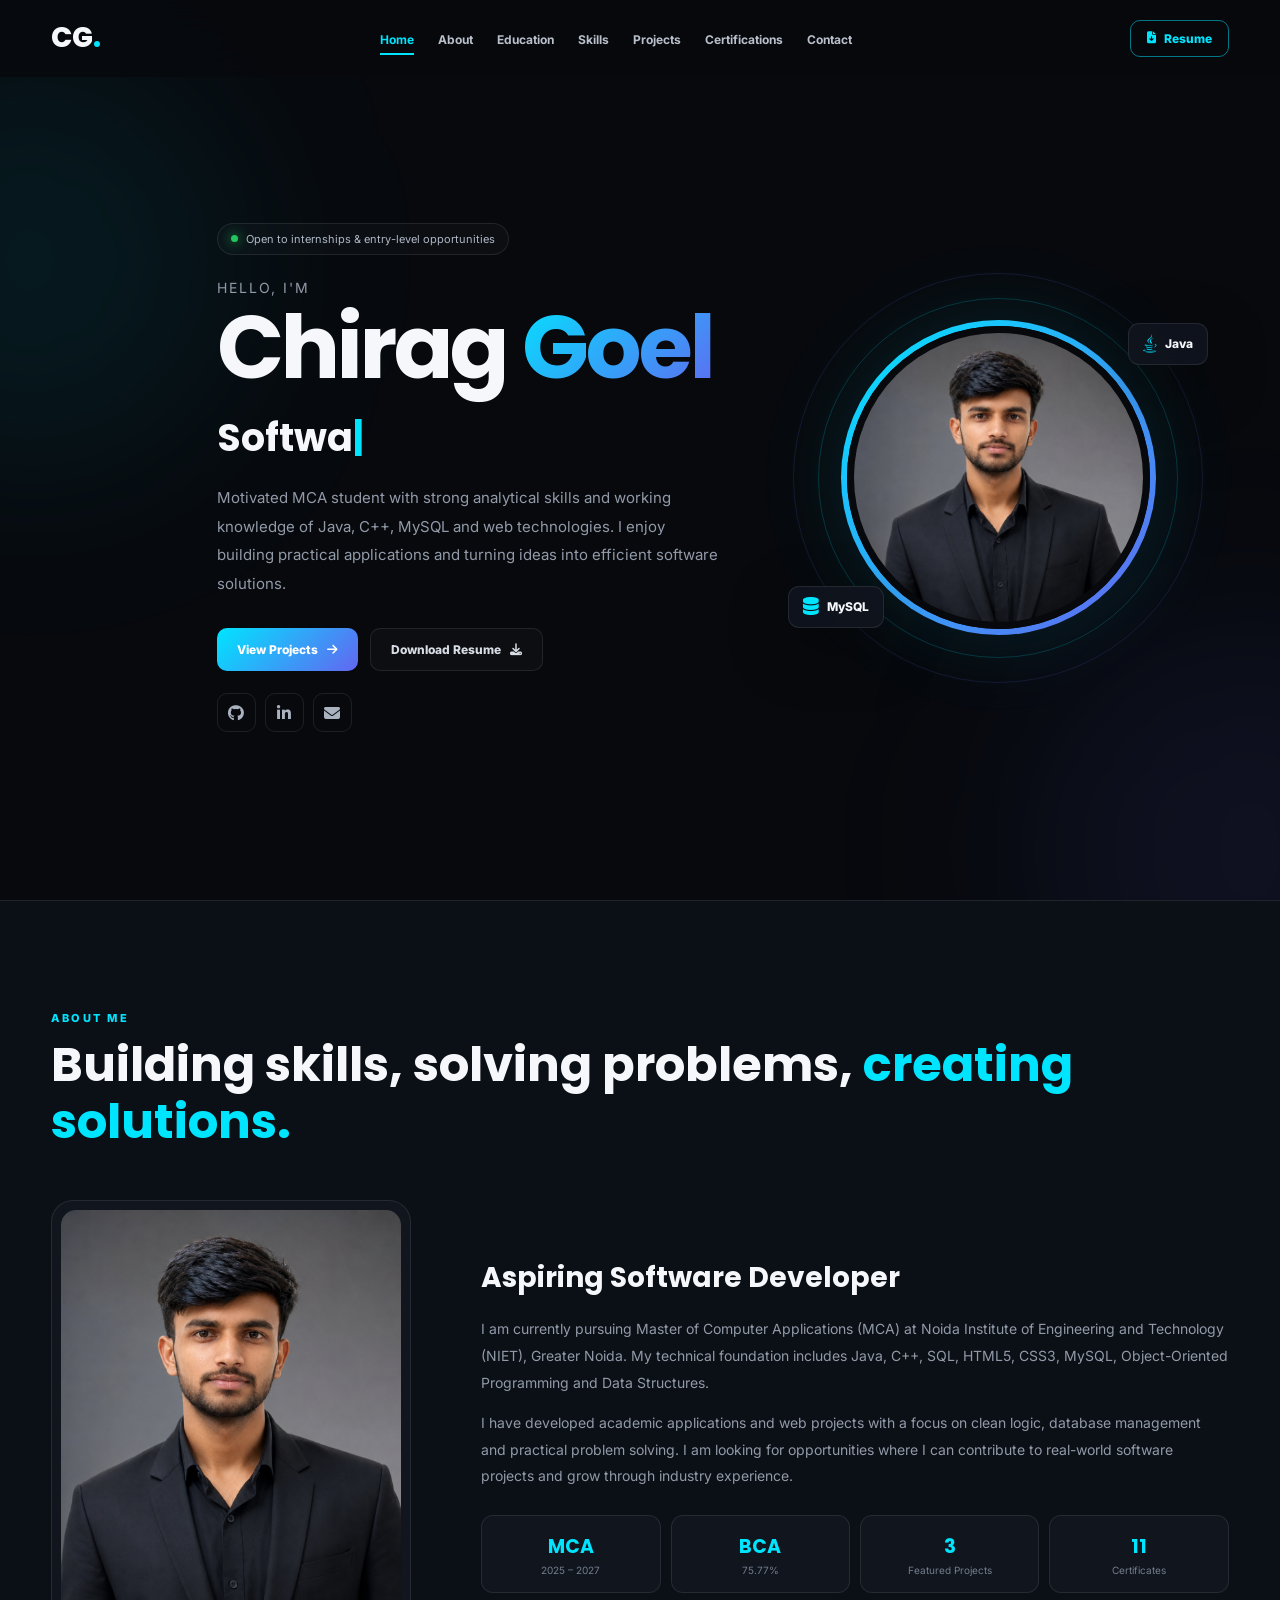
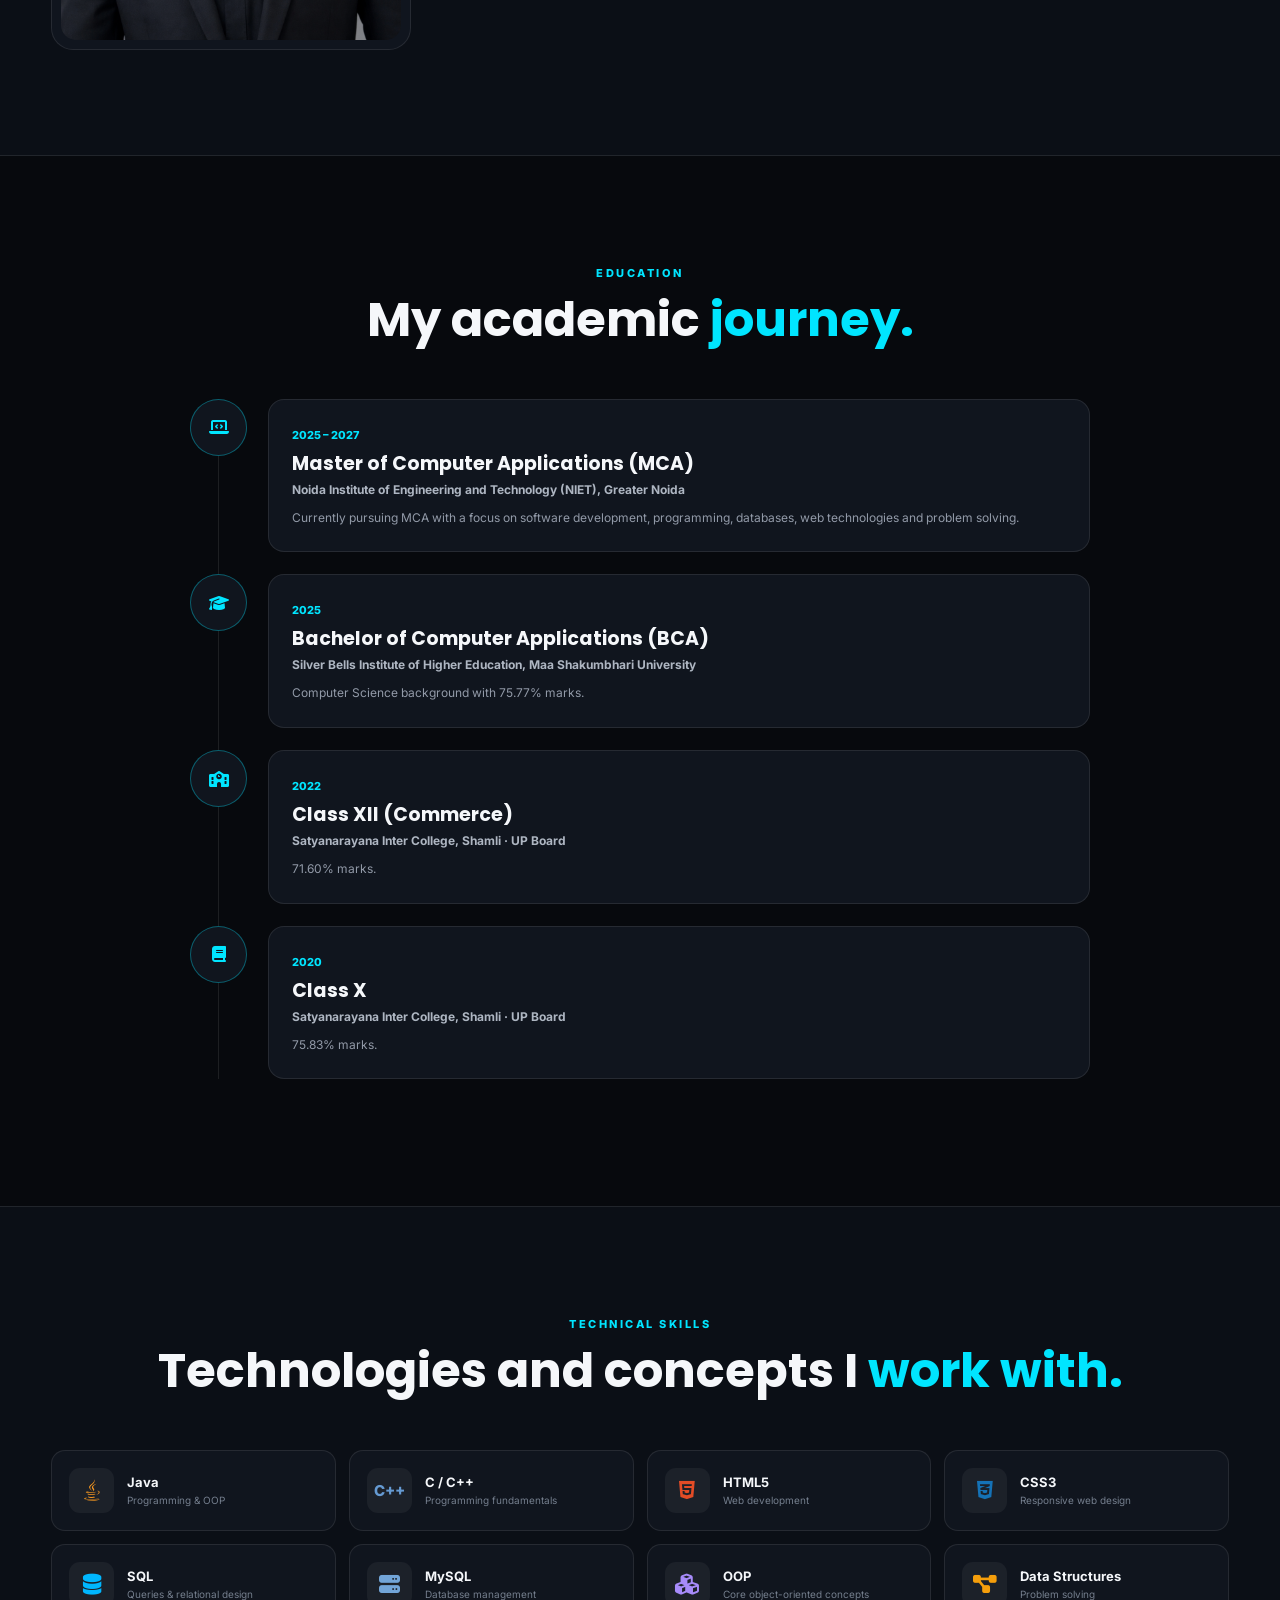
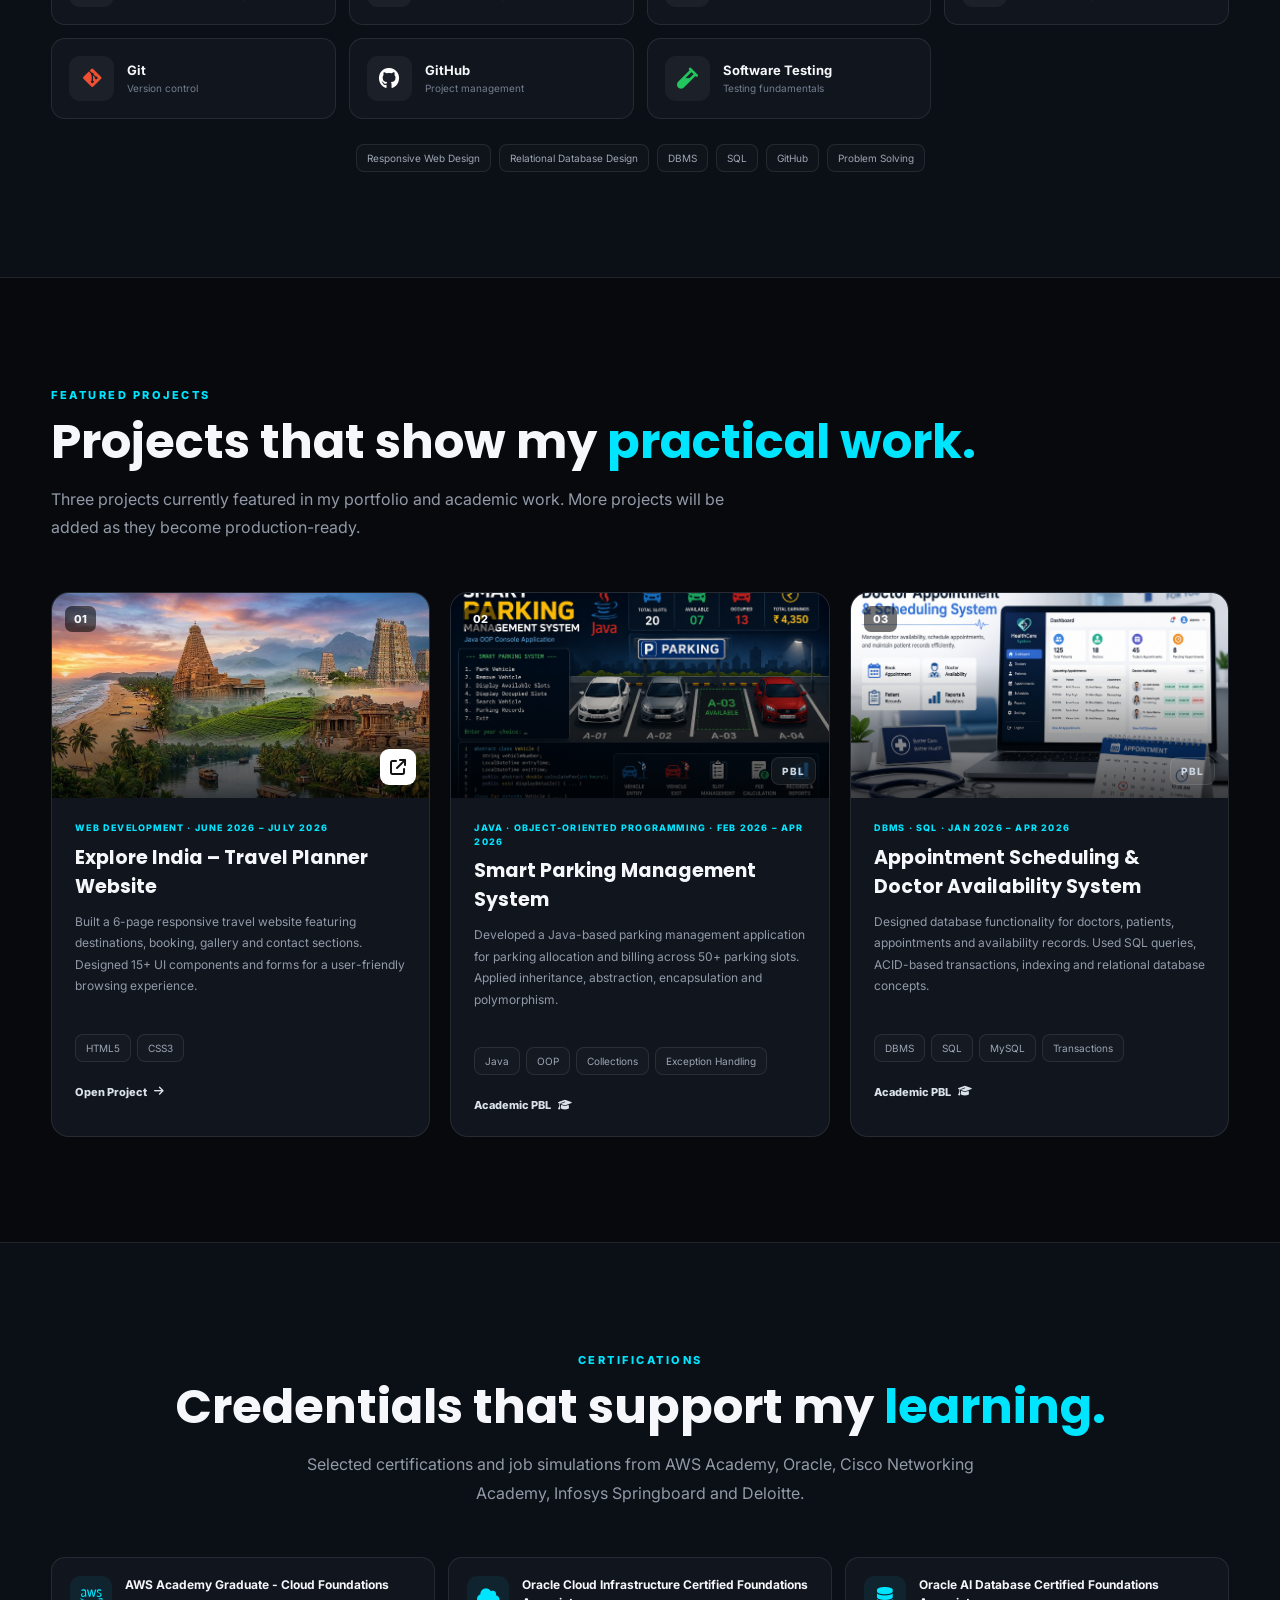
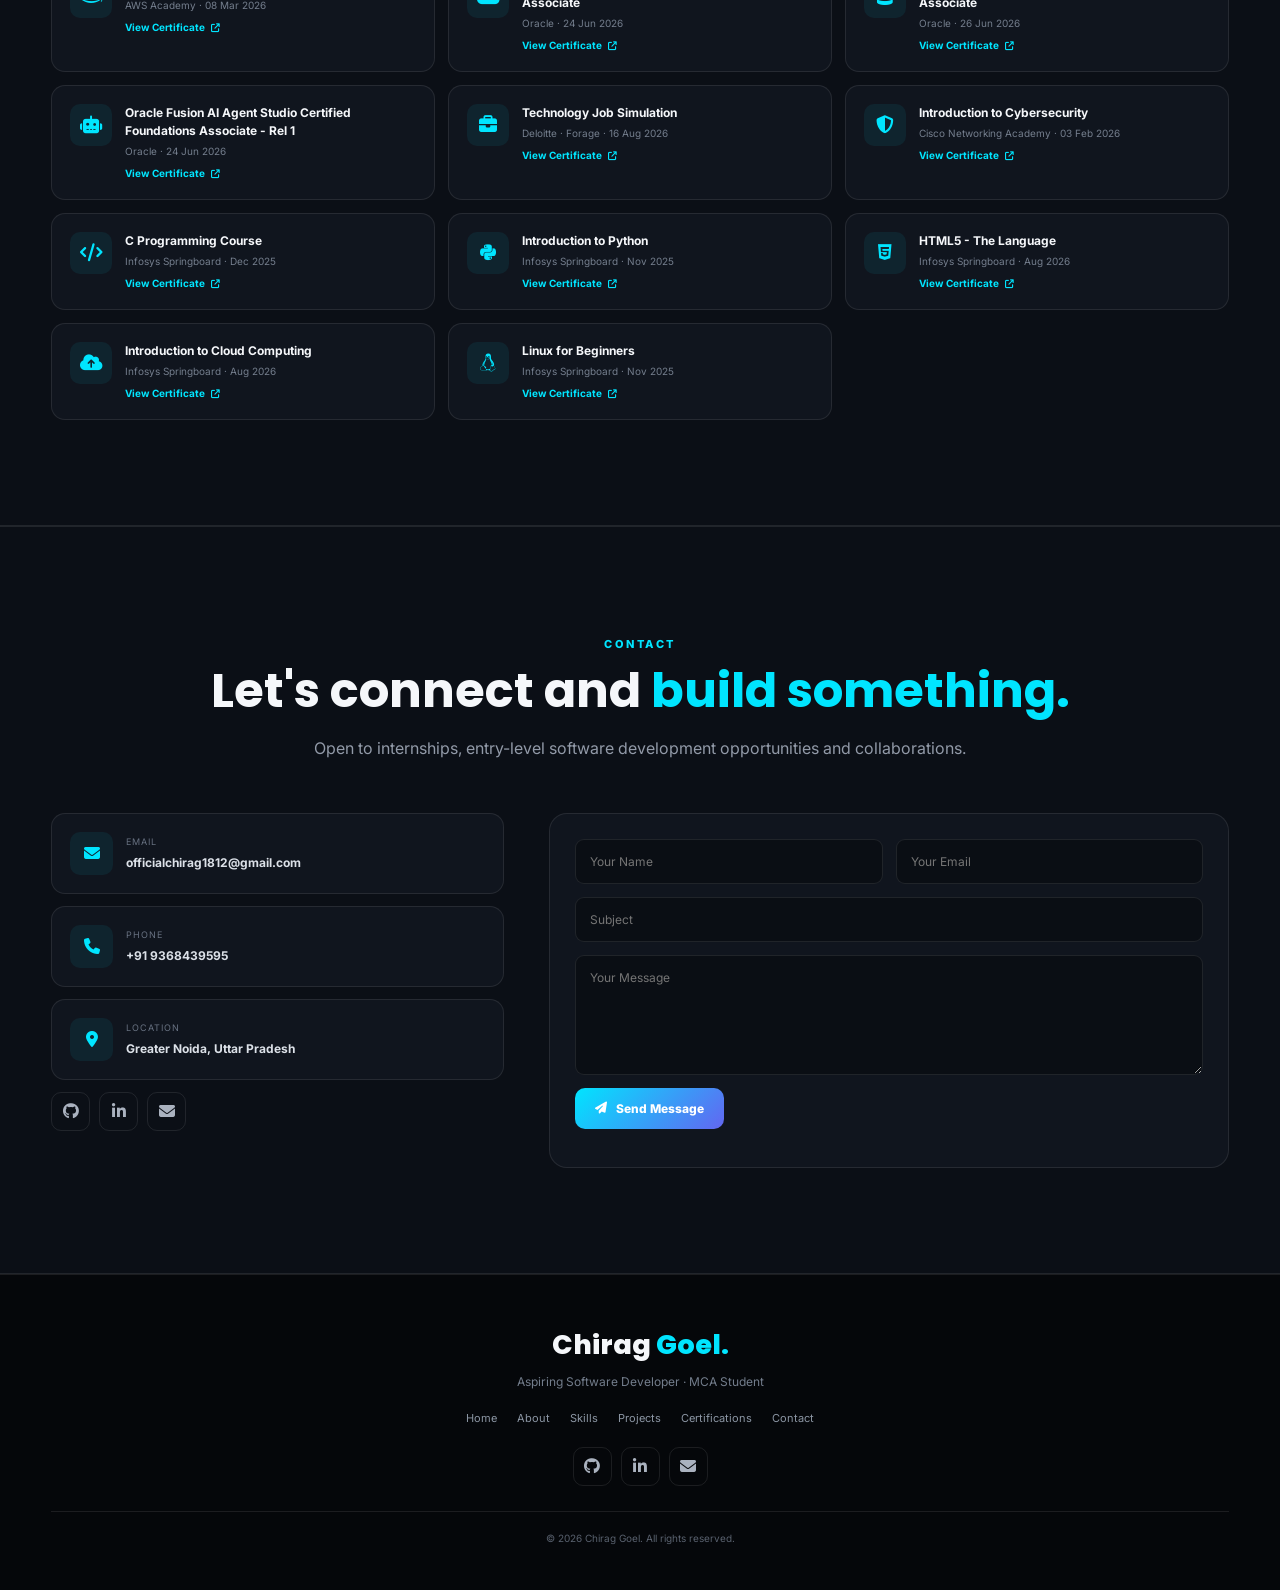
==== index.html @ 7ed58cd2 "Add files via upload" ====
<!DOCTYPE html>
<html lang="en">
<head>
    <meta charset="UTF-8">
    <meta name="viewport" content="width=device-width, initial-scale=1.0">
    <meta name="description" content="Chirag Goel - MCA student and aspiring software developer skilled in Java, C++, SQL, web technologies and MySQL.">
    <meta name="author" content="Chirag Goel">
    <title>Chirag Goel | Software Developer Portfolio</title>

    <link rel="preconnect" href="https://fonts.googleapis.com">
    <link rel="preconnect" href="https://fonts.gstatic.com" crossorigin>
    <link href="https://fonts.googleapis.com/css2?family=Inter:wght@400;500;600;700;800&family=Poppins:wght@500;600;700;800&display=swap" rel="stylesheet">
    <link rel="stylesheet" href="https://cdnjs.cloudflare.com/ajax/libs/font-awesome/6.5.1/css/all.min.css">
    <link rel="stylesheet" href="style.css">
</head>
<body>

<header id="header">
    <nav class="navbar">
        <a href="#home" class="logo">CG<span>.</span></a>

        <ul class="nav-links" id="navLinks">
            <li><a href="#home" class="active">Home</a></li>
            <li><a href="#about">About</a></li>
            <li><a href="#education">Education</a></li>
            <li><a href="#skills">Skills</a></li>
            <li><a href="#projects">Projects</a></li>
            <li><a href="#certifications">Certifications</a></li>
            <li><a href="#contact">Contact</a></li>
        </ul>

        <a class="resume-btn" href="resume/Chirag_Goel_Resume.pdf" download>
            <i class="fa-solid fa-file-arrow-down"></i> Resume
        </a>

        <button class="menu-btn" id="menuIcon" aria-label="Open navigation">
            <i class="fa-solid fa-bars"></i>
        </button>
    </nav>
</header>

<main>
<section class="hero" id="home">
    <div class="hero-glow glow-one"></div>
    <div class="hero-glow glow-two"></div>

    <div class="hero-left reveal">
        <div class="availability"><span></span> Open to internships & entry-level opportunities</div>
        <p class="eyebrow">HELLO, I'M</p>
        <h1>Chirag <span>Goel</span></h1>
        <h2><span id="typedText"></span><span class="cursor">|</span></h2>
        <p class="hero-description">
            Motivated MCA student with strong analytical skills and working knowledge of Java, C++, MySQL and web technologies.
            I enjoy building practical applications and turning ideas into efficient software solutions.
        </p>

        <div class="hero-buttons">
            <a href="#projects" class="primary-btn">View Projects <i class="fa-solid fa-arrow-right"></i></a>
            <a href="resume/Chirag_Goel_Resume.pdf" class="secondary-btn" download>Download Resume <i class="fa-solid fa-download"></i></a>
        </div>

        <div class="social-links">
            <a href="https://github.com/Chiraggoel1812" target="_blank" rel="noopener noreferrer" aria-label="GitHub"><i class="fa-brands fa-github"></i></a>
            <a href="https://www.linkedin.com/in/chirag-goel-280793267/" target="_blank" rel="noopener noreferrer" aria-label="LinkedIn"><i class="fa-brands fa-linkedin-in"></i></a>
            <a href="mailto:officialchirag1812@gmail.com" aria-label="Email"><i class="fa-solid fa-envelope"></i></a>
        </div>
    </div>

    <div class="hero-right reveal">
        <div class="profile-orbit orbit-a"></div>
        <div class="profile-orbit orbit-b"></div>
        <div class="profile-frame">
            <img src="My portfolio image.jpg" alt="Chirag Goel" loading="eager">
        </div>
        <div class="floating-card card-java"><i class="fa-brands fa-java"></i><span>Java</span></div>
        <div class="floating-card card-sql"><i class="fa-solid fa-database"></i><span>MySQL</span></div>
    </div>
</section>

<section class="section about" id="about">
    <div class="container">
        <div class="section-heading">
            <span>ABOUT ME</span>
            <h2>Building skills, solving problems, <strong>creating solutions.</strong></h2>
        </div>

        <div class="about-grid">
            <div class="about-image reveal">
                <img src="My portfolio image.jpg" alt="Chirag Goel" loading="lazy">
            </div>
            <div class="about-content reveal">
                <h3>Aspiring Software Developer</h3>
                <p>
                    I am currently pursuing Master of Computer Applications (MCA) at Noida Institute of Engineering and Technology (NIET), Greater Noida.
                    My technical foundation includes Java, C++, SQL, HTML5, CSS3, MySQL, Object-Oriented Programming and Data Structures.
                </p>
                <p>
                    I have developed academic applications and web projects with a focus on clean logic, database management and practical problem solving.
                    I am looking for opportunities where I can contribute to real-world software projects and grow through industry experience.
                </p>

                <div class="about-stats">
                    <div><strong>MCA</strong><span>2025 – 2027</span></div>
                    <div><strong>BCA</strong><span>75.77%</span></div>
                    <div><strong>3</strong><span>Featured Projects</span></div>
                    <div><strong>11</strong><span>Certificates</span></div>
                </div>
            </div>
        </div>
    </div>
</section>

<section class="section education" id="education">
    <div class="container">
        <div class="section-heading center">
            <span>EDUCATION</span>
            <h2>My academic <strong>journey.</strong></h2>
        </div>

        <div class="timeline">
            <article class="timeline-item reveal">
                <div class="timeline-dot"><i class="fa-solid fa-laptop-code"></i></div>
                <div class="timeline-card">
                    <span class="timeline-year">2025 – 2027</span>
                    <h3>Master of Computer Applications (MCA)</h3>
                    <h4>Noida Institute of Engineering and Technology (NIET), Greater Noida</h4>
                    <p>Currently pursuing MCA with a focus on software development, programming, databases, web technologies and problem solving.</p>
                </div>
            </article>

            <article class="timeline-item reveal">
                <div class="timeline-dot"><i class="fa-solid fa-graduation-cap"></i></div>
                <div class="timeline-card">
                    <span class="timeline-year">2025</span>
                    <h3>Bachelor of Computer Applications (BCA)</h3>
                    <h4>Silver Bells Institute of Higher Education, Maa Shakumbhari University</h4>
                    <p>Computer Science background with 75.77% marks.</p>
                </div>
            </article>

            <article class="timeline-item reveal">
                <div class="timeline-dot"><i class="fa-solid fa-school"></i></div>
                <div class="timeline-card">
                    <span class="timeline-year">2022</span>
                    <h3>Class XII (Commerce)</h3>
                    <h4>Satyanarayana Inter College, Shamli · UP Board</h4>
                    <p>71.60% marks.</p>
                </div>
            </article>

            <article class="timeline-item reveal">
                <div class="timeline-dot"><i class="fa-solid fa-book"></i></div>
                <div class="timeline-card">
                    <span class="timeline-year">2020</span>
                    <h3>Class X</h3>
                    <h4>Satyanarayana Inter College, Shamli · UP Board</h4>
                    <p>75.83% marks.</p>
                </div>
            </article>
        </div>
    </div>
</section>

<section class="section skills" id="skills">
    <div class="container">
        <div class="section-heading center">
            <span>TECHNICAL SKILLS</span>
            <h2>Technologies and concepts I <strong>work with.</strong></h2>
        </div>

        <div class="skills-grid">
            <div class="skill-card"><div class="skill-icon java"><i class="fa-brands fa-java"></i></div><div><h3>Java</h3><p>Programming & OOP</p></div></div>
            <div class="skill-card"><div class="skill-icon cpp"><span>C++</span></div><div><h3>C / C++</h3><p>Programming fundamentals</p></div></div>
            <div class="skill-card"><div class="skill-icon html"><i class="fa-brands fa-html5"></i></div><div><h3>HTML5</h3><p>Web development</p></div></div>
            <div class="skill-card"><div class="skill-icon css"><i class="fa-brands fa-css3-alt"></i></div><div><h3>CSS3</h3><p>Responsive web design</p></div></div>
            <div class="skill-card"><div class="skill-icon sql"><i class="fa-solid fa-database"></i></div><div><h3>SQL</h3><p>Queries & relational design</p></div></div>
            <div class="skill-card"><div class="skill-icon mysql"><i class="fa-solid fa-server"></i></div><div><h3>MySQL</h3><p>Database management</p></div></div>
            <div class="skill-card"><div class="skill-icon oop"><i class="fa-solid fa-cubes"></i></div><div><h3>OOP</h3><p>Core object-oriented concepts</p></div></div>
            <div class="skill-card"><div class="skill-icon ds"><i class="fa-solid fa-diagram-project"></i></div><div><h3>Data Structures</h3><p>Problem solving</p></div></div>
            <div class="skill-card"><div class="skill-icon git"><i class="fa-brands fa-git-alt"></i></div><div><h3>Git</h3><p>Version control</p></div></div>
            <div class="skill-card"><div class="skill-icon github"><i class="fa-brands fa-github"></i></div><div><h3>GitHub</h3><p>Project management</p></div></div>
            <div class="skill-card"><div class="skill-icon test"><i class="fa-solid fa-vial"></i></div><div><h3>Software Testing</h3><p>Testing fundamentals</p></div></div>
        </div>

        <div class="skill-tags">
            <span>Responsive Web Design</span><span>Relational Database Design</span><span>DBMS</span><span>SQL</span><span>GitHub</span><span>Problem Solving</span>
        </div>
    </div>
</section>

<section class="section projects" id="projects">
    <div class="container">
        <div class="section-heading">
            <span>FEATURED PROJECTS</span>
            <h2>Projects that show my <strong>practical work.</strong></h2>
            <p>Three projects currently featured in my portfolio and academic work. More projects will be added as they become production-ready.</p>
        </div>

        <div class="projects-grid">
            <article class="project-card reveal">
                <div class="project-image">
                    <img src="banner.jpg" alt="Explore India Travel Planner" loading="lazy">
                    <span class="project-number">01</span>
                    <div class="project-links"><a href="explore-india/index.html" aria-label="Open Explore India project"><i class="fa-solid fa-arrow-up-right-from-square"></i></a></div>
                </div>
                <div class="project-body">
                    <span class="project-category">WEB DEVELOPMENT · JUNE 2026 – JULY 2026</span>
                    <h3>Explore India – Travel Planner Website</h3>
                    <p>Built a 6-page responsive travel website featuring destinations, booking, gallery and contact sections. Designed 15+ UI components and forms for a user-friendly browsing experience.</p>
                    <div class="project-tech"><span>HTML5</span><span>CSS3</span></div>
                    <a href="explore-india/index.html" class="project-view">Open Project <i class="fa-solid fa-arrow-right"></i></a>
                </div>
            </article>

            <article class="project-card reveal">
                <div class="project-image">
                    <img src="smart parking.png" alt="Smart Parking Management System" loading="lazy">
                    <span class="project-number">02</span>
                    <div class="project-links"><span class="project-status">PBL</span></div>
                </div>
                <div class="project-body">
                    <span class="project-category">JAVA · OBJECT-ORIENTED PROGRAMMING · FEB 2026 – APR 2026</span>
                    <h3>Smart Parking Management System</h3>
                    <p>Developed a Java-based parking management application for parking allocation and billing across 50+ parking slots. Applied inheritance, abstraction, encapsulation and polymorphism.</p>
                    <div class="project-tech"><span>Java</span><span>OOP</span><span>Collections</span><span>Exception Handling</span></div>
                    <span class="project-view project-static">Academic PBL <i class="fa-solid fa-graduation-cap"></i></span>
                </div>
            </article>

            <article class="project-card reveal">
                <div class="project-image">
                    <img src="Doctor appointment.png" alt="Appointment Scheduling and Doctor Availability System" loading="lazy">
                    <span class="project-number">03</span>
                    <div class="project-links"><span class="project-status">PBL</span></div>
                </div>
                <div class="project-body">
                    <span class="project-category">DBMS · SQL · JAN 2026 – APR 2026</span>
                    <h3>Appointment Scheduling & Doctor Availability System</h3>
                    <p>Designed database functionality for doctors, patients, appointments and availability records. Used SQL queries, ACID-based transactions, indexing and relational database concepts.</p>
                    <div class="project-tech"><span>DBMS</span><span>SQL</span><span>MySQL</span><span>Transactions</span></div>
                    <span class="project-view project-static">Academic PBL <i class="fa-solid fa-graduation-cap"></i></span>
                </div>
            </article>
        </div>

    </div>
</section>

<section class="section certifications" id="certifications">
    <div class="container">
        <div class="section-heading center">
            <span>CERTIFICATIONS</span>
            <h2>Credentials that support my <strong>learning.</strong></h2>
            <p>Selected certifications and job simulations from AWS Academy, Oracle, Cisco Networking Academy, Infosys Springboard and Deloitte.</p>
        </div>

        <div class="cert-grid">
            <a class="cert-card cert-link" href="certificates/AWS_Cloud_Foundations.pdf" target="_blank" rel="noopener noreferrer">
                <div class="cert-icon"><i class="fa-brands fa-aws"></i></div><div><h3>AWS Academy Graduate - Cloud Foundations</h3><p>AWS Academy · 08 Mar 2026</p><span>View Certificate <i class="fa-solid fa-arrow-up-right-from-square"></i></span></div>
            </a>
            <a class="cert-card cert-link" href="certificates/Oracle_Cloud_Infrastructure_Foundations_Associate.pdf" target="_blank" rel="noopener noreferrer">
                <div class="cert-icon"><i class="fa-solid fa-cloud"></i></div><div><h3>Oracle Cloud Infrastructure Certified Foundations Associate</h3><p>Oracle · 24 Jun 2026</p><span>View Certificate <i class="fa-solid fa-arrow-up-right-from-square"></i></span></div>
            </a>
            <a class="cert-card cert-link" href="certificates/Oracle_AI_Database_Foundations_Associate.pdf" target="_blank" rel="noopener noreferrer">
                <div class="cert-icon"><i class="fa-solid fa-database"></i></div><div><h3>Oracle AI Database Certified Foundations Associate</h3><p>Oracle · 26 Jun 2026</p><span>View Certificate <i class="fa-solid fa-arrow-up-right-from-square"></i></span></div>
            </a>
            <a class="cert-card cert-link" href="certificates/Oracle_Fusion_AI_Agent_Studio_Foundations_Associate.pdf" target="_blank" rel="noopener noreferrer">
                <div class="cert-icon"><i class="fa-solid fa-robot"></i></div><div><h3>Oracle Fusion AI Agent Studio Certified Foundations Associate - Rel 1</h3><p>Oracle · 24 Jun 2026</p><span>View Certificate <i class="fa-solid fa-arrow-up-right-from-square"></i></span></div>
            </a>
            <a class="cert-card cert-link" href="certificates/Deloitte_Technology_Job_Simulation.pdf" target="_blank" rel="noopener noreferrer">
                <div class="cert-icon"><i class="fa-solid fa-briefcase"></i></div><div><h3>Technology Job Simulation</h3><p>Deloitte · Forage · 16 Aug 2026</p><span>View Certificate <i class="fa-solid fa-arrow-up-right-from-square"></i></span></div>
            </a>
            <a class="cert-card cert-link" href="certificates/Introduction_to_Cybersecurity.pdf" target="_blank" rel="noopener noreferrer">
                <div class="cert-icon"><i class="fa-solid fa-shield-halved"></i></div><div><h3>Introduction to Cybersecurity</h3><p>Cisco Networking Academy · 03 Feb 2026</p><span>View Certificate <i class="fa-solid fa-arrow-up-right-from-square"></i></span></div>
            </a>
            <a class="cert-card cert-link" href="certificates/C_Programming_Course.pdf" target="_blank" rel="noopener noreferrer">
                <div class="cert-icon"><i class="fa-solid fa-code"></i></div><div><h3>C Programming Course</h3><p>Infosys Springboard · Dec 2025</p><span>View Certificate <i class="fa-solid fa-arrow-up-right-from-square"></i></span></div>
            </a>
            <a class="cert-card cert-link" href="certificates/Introduction_to_Python.pdf" target="_blank" rel="noopener noreferrer">
                <div class="cert-icon"><i class="fa-brands fa-python"></i></div><div><h3>Introduction to Python</h3><p>Infosys Springboard · Nov 2025</p><span>View Certificate <i class="fa-solid fa-arrow-up-right-from-square"></i></span></div>
            </a>
            <a class="cert-card cert-link" href="certificates/HTML5_The_Language.pdf" target="_blank" rel="noopener noreferrer">
                <div class="cert-icon"><i class="fa-brands fa-html5"></i></div><div><h3>HTML5 - The Language</h3><p>Infosys Springboard · Aug 2026</p><span>View Certificate <i class="fa-solid fa-arrow-up-right-from-square"></i></span></div>
            </a>
            <a class="cert-card cert-link" href="certificates/Introduction_to_Cloud_Computing.pdf" target="_blank" rel="noopener noreferrer">
                <div class="cert-icon"><i class="fa-solid fa-cloud-arrow-up"></i></div><div><h3>Introduction to Cloud Computing</h3><p>Infosys Springboard · Aug 2026</p><span>View Certificate <i class="fa-solid fa-arrow-up-right-from-square"></i></span></div>
            </a>
            <a class="cert-card cert-link" href="certificates/Linux_for_Beginners.pdf" target="_blank" rel="noopener noreferrer">
                <div class="cert-icon"><i class="fa-brands fa-linux"></i></div><div><h3>Linux for Beginners</h3><p>Infosys Springboard · Nov 2025</p><span>View Certificate <i class="fa-solid fa-arrow-up-right-from-square"></i></span></div>
            </a>
        </div>
    </div>
</section>

<section class="section contact" id="contact">
    <div class="container">
        <div class="section-heading center">
            <span>CONTACT</span>
            <h2>Let's connect and <strong>build something.</strong></h2>
            <p>Open to internships, entry-level software development opportunities and collaborations.</p>
        </div>

        <div class="contact-grid">
            <div class="contact-info">
                <a class="contact-item" href="mailto:officialchirag1812@gmail.com"><div class="contact-icon"><i class="fa-solid fa-envelope"></i></div><div><span>Email</span><strong>officialchirag1812@gmail.com</strong></div></a>
                <a class="contact-item" href="tel:+919368439595"><div class="contact-icon"><i class="fa-solid fa-phone"></i></div><div><span>Phone</span><strong>+91 9368439595</strong></div></a>
                <div class="contact-item"><div class="contact-icon"><i class="fa-solid fa-location-dot"></i></div><div><span>Location</span><strong>Greater Noida, Uttar Pradesh</strong></div></div>
                <div class="contact-social">
                    <a href="https://github.com/Chiraggoel1812" target="_blank" rel="noopener noreferrer" aria-label="GitHub"><i class="fa-brands fa-github"></i></a>
                    <a href="https://www.linkedin.com/in/chirag-goel-280793267/" target="_blank" rel="noopener noreferrer" aria-label="LinkedIn"><i class="fa-brands fa-linkedin-in"></i></a>
                    <a href="mailto:officialchirag1812@gmail.com" aria-label="Email"><i class="fa-solid fa-envelope"></i></a>
                </div>
            </div>

            <form class="contact-form" id="contactForm">
                <div class="form-row">
                    <input type="text" name="name" placeholder="Your Name" autocomplete="name" required>
                    <input type="email" name="email" placeholder="Your Email" autocomplete="email" required>
                </div>
                <input type="text" name="subject" placeholder="Subject" required>
                <textarea name="message" rows="6" placeholder="Your Message" required></textarea>
                <button type="submit" class="primary-btn"><i class="fa-solid fa-paper-plane"></i> Send Message</button>
                <small id="formMessage"></small>
            </form>
        </div>
    </div>
</section>
</main>

<footer>
    <div class="container footer-content">
        <a href="#home" class="footer-logo">Chirag <span>Goel.</span></a>
        <p>Aspiring Software Developer · MCA Student</p>
        <div class="footer-links"><a href="#home">Home</a><a href="#about">About</a><a href="#skills">Skills</a><a href="#projects">Projects</a><a href="#certifications">Certifications</a><a href="#contact">Contact</a></div>
        <div class="footer-social"><a href="https://github.com/Chiraggoel1812" target="_blank" rel="noopener noreferrer" aria-label="GitHub"><i class="fa-brands fa-github"></i></a><a href="https://www.linkedin.com/in/chirag-goel-280793267/" target="_blank" rel="noopener noreferrer" aria-label="LinkedIn"><i class="fa-brands fa-linkedin-in"></i></a><a href="mailto:officialchirag1812@gmail.com" aria-label="Email"><i class="fa-solid fa-envelope"></i></a></div>
        <p class="copyright">© 2026 Chirag Goel. All rights reserved.</p>
    </div>
</footer>

<button class="scroll-top" id="scrollTop" aria-label="Scroll to top"><i class="fa-solid fa-arrow-up"></i></button>
<script src="script.js"></script>
</body>
</html>
---- style.css ----
@import url('https://fonts.googleapis.com/css2?family=Inter:wght@400;500;600;700;800&family=Poppins:wght@500;600;700;800&display=swap');

:root{--bg:#07090d;--bg2:#0b0f16;--card:#10151e;--text:#f5f7fa;--muted:#929aa8;--line:rgba(255,255,255,.09);--primary:#00e5ff;--secondary:#6366f1;--gradient:linear-gradient(135deg,#00e5ff,#6366f1);--shadow:0 20px 60px rgba(0,0,0,.35);--transition:.3s ease}
*{margin:0;padding:0;box-sizing:border-box}
html{scroll-behavior:smooth;scroll-padding-top:85px}
body{font-family:Inter,sans-serif;background:var(--bg);color:var(--text);overflow-x:hidden}
a{color:inherit;text-decoration:none}button,input,textarea{font:inherit}img{max-width:100%;display:block}ul{list-style:none}section{position:relative}.container{width:min(1180px,92%);margin:auto}.section{padding:105px 0}
.section-heading{margin-bottom:50px}.section-heading.center{text-align:center}.section-heading>span{display:inline-block;color:var(--primary);font-size:11px;font-weight:800;letter-spacing:2.5px;margin-bottom:12px}.section-heading h2{font-family:Poppins,sans-serif;font-size:clamp(30px,4vw,48px);line-height:1.18;margin-bottom:14px}.section-heading h2 strong{color:var(--primary)}.section-heading p{color:var(--muted);max-width:700px;line-height:1.8}.section-heading.center p{margin:auto}

header{position:fixed;top:0;left:0;width:100%;z-index:1000;background:rgba(7,9,13,.72);backdrop-filter:blur(18px);border-bottom:1px solid transparent;transition:var(--transition)}header.scrolled{background:rgba(7,9,13,.94);border-color:var(--line)}
.navbar{width:min(1250px,92%);height:76px;margin:auto;display:flex;align-items:center;justify-content:space-between;gap:24px}.logo{font-family:Poppins,sans-serif;font-size:28px;font-weight:800}.logo span,.footer-logo span{color:var(--primary)}.nav-links{display:flex;gap:24px;align-items:center}.nav-links a{color:#b9c0cb;font-size:12px;font-weight:700;position:relative;transition:var(--transition)}.nav-links a:hover,.nav-links a.active{color:var(--primary)}.nav-links a:after{content:"";position:absolute;left:0;bottom:-8px;width:0;height:2px;background:var(--primary);transition:var(--transition)}.nav-links a:hover:after,.nav-links a.active:after{width:100%}.resume-btn{display:flex;align-items:center;gap:8px;border:1px solid rgba(0,229,255,.5);color:var(--primary);padding:10px 16px;border-radius:10px;font-size:12px;font-weight:800;white-space:nowrap;transition:var(--transition)}.resume-btn:hover{background:var(--primary);color:#061016;box-shadow:0 0 28px rgba(0,229,255,.2)}.menu-btn{display:none;background:none;border:0;color:#fff;font-size:24px;cursor:pointer}

.hero{min-height:100vh;padding:135px 6% 80px;display:flex;align-items:center;justify-content:space-between;gap:70px;overflow:hidden}.hero:before{content:"";position:absolute;width:420px;height:420px;left:-180px;top:50px;background:rgba(0,229,255,.08);filter:blur(100px);border-radius:50%}.hero:after{content:"";position:absolute;width:420px;height:420px;right:-180px;bottom:-160px;background:rgba(99,102,241,.1);filter:blur(110px);border-radius:50%}.hero-left{max-width:690px;position:relative;z-index:2}.availability{display:inline-flex;align-items:center;gap:8px;padding:8px 13px;border:1px solid var(--line);border-radius:100px;background:rgba(255,255,255,.025);color:#aeb7c5;font-size:11px;margin-bottom:24px}.availability span{width:7px;height:7px;border-radius:50%;background:#22c55e;box-shadow:0 0 12px #22c55e}.eyebrow{font-size:14px;color:var(--muted);letter-spacing:2px;margin-bottom:7px}.hero h1{font-family:Poppins,sans-serif;font-size:clamp(52px,7vw,88px);line-height:1.03;letter-spacing:-3px;margin-bottom:16px}.hero h1 span{background:var(--gradient);-webkit-background-clip:text;color:transparent}.hero h2{font-family:Poppins,sans-serif;font-size:clamp(25px,3vw,38px);min-height:48px;margin-bottom:18px}.typing,.cursor{color:var(--primary)}.cursor{animation:blink .8s infinite}@keyframes blink{50%{opacity:0}}.hero-description{max-width:650px;color:var(--muted);font-size:15px;line-height:1.9}.hero-buttons{display:flex;gap:12px;flex-wrap:wrap;margin:30px 0 22px}.primary-btn,.secondary-btn{display:inline-flex;align-items:center;justify-content:center;gap:9px;padding:13px 20px;border-radius:10px;font-size:12px;font-weight:800;transition:var(--transition);cursor:pointer}.primary-btn{border:0;background:var(--gradient);color:#fff}.primary-btn:hover{transform:translateY(-3px);box-shadow:0 15px 35px rgba(0,229,255,.18)}.secondary-btn{border:1px solid var(--line);background:rgba(255,255,255,.025);color:#d8dde5}.secondary-btn:hover{border-color:var(--primary);color:var(--primary)}.social-links,.contact-social,.footer-social{display:flex;gap:9px}.social-links a,.contact-social a,.footer-social a{width:39px;height:39px;border:1px solid var(--line);border-radius:10px;display:grid;place-items:center;color:#aab2bf;transition:var(--transition)}.social-links a:hover,.contact-social a:hover,.footer-social a:hover{color:var(--primary);border-color:var(--primary);transform:translateY(-3px)}
.hero-right{width:410px;height:410px;position:relative;display:grid;place-items:center;flex-shrink:0;z-index:2}.profile-frame{width:315px;height:315px;padding:6px;border-radius:50%;background:var(--gradient);box-shadow:0 0 90px rgba(0,229,255,.12);position:relative;z-index:2}.profile-frame:after{content:"";position:absolute;inset:6px;border-radius:50%;background:var(--bg)}.profile-frame img{position:relative;z-index:3;width:100%;height:100%;object-fit:cover;border-radius:50%;border:7px solid var(--bg)}.profile-orbit{position:absolute;border:1px solid rgba(0,229,255,.18);border-radius:50%;animation:spin 12s linear infinite}.orbit-a{width:360px;height:360px}.orbit-b{width:410px;height:410px;border-color:rgba(99,102,241,.15);animation-direction:reverse;animation-duration:18s}@keyframes spin{to{transform:rotate(360deg)}}.floating-card{position:absolute;z-index:5;display:flex;align-items:center;gap:8px;padding:11px 14px;border:1px solid var(--line);background:rgba(16,21,30,.9);backdrop-filter:blur(12px);border-radius:11px;box-shadow:var(--shadow);font-size:12px;font-weight:800}.floating-card i{color:var(--primary);font-size:18px}.card-java{top:50px;right:-5px;animation:float 4s ease-in-out infinite}.card-sql{bottom:55px;left:-5px;animation:float 4s 1s ease-in-out infinite}@keyframes float{50%{transform:translateY(-9px)}}

.about,.skills,.certifications,.contact{background:var(--bg2);border-top:1px solid var(--line);border-bottom:1px solid var(--line)}.about-grid{display:grid;grid-template-columns:360px 1fr;gap:70px;align-items:center}.about-image{padding:9px;border-radius:22px;background:var(--card);border:1px solid var(--line)}.about-image img{height:430px;object-fit:cover;border-radius:15px}.about-content h3{font-family:Poppins,sans-serif;font-size:28px;margin-bottom:17px}.about-content p{color:var(--muted);line-height:1.9;font-size:14px;margin-bottom:14px}.about-stats{display:grid;grid-template-columns:repeat(4,1fr);gap:10px;margin-top:25px}.about-stats div{padding:16px 10px;border:1px solid var(--line);background:var(--card);border-radius:12px;text-align:center}.about-stats strong{display:block;font-family:Poppins,sans-serif;font-size:19px;color:var(--primary)}.about-stats span{display:block;color:#747e8d;font-size:10px;margin-top:3px}

.timeline{max-width:900px;margin:auto;position:relative}.timeline:before{content:"";position:absolute;left:28px;top:0;bottom:0;width:1px;background:var(--line)}.timeline-item{position:relative;padding-left:78px;margin-bottom:22px}.timeline-dot{position:absolute;left:0;top:0;width:57px;height:57px;border-radius:50%;display:grid;place-items:center;background:var(--card);border:1px solid rgba(0,229,255,.35);color:var(--primary);z-index:2}.timeline-card{background:var(--card);border:1px solid var(--line);border-radius:16px;padding:23px;transition:var(--transition)}.timeline-card:hover{transform:translateX(5px);border-color:rgba(0,229,255,.35)}.timeline-year{color:var(--primary);font-size:11px;font-weight:800}.timeline-card h3{font-family:Poppins,sans-serif;font-size:19px;margin:6px 0 4px}.timeline-card h4{color:#aeb6c2;font-size:12px;margin-bottom:10px}.timeline-card p{color:var(--muted);font-size:12px;line-height:1.8}

.skills-grid{display:grid;grid-template-columns:repeat(4,1fr);gap:13px}.skill-card{display:flex;align-items:center;gap:13px;padding:17px;background:var(--card);border:1px solid var(--line);border-radius:14px;transition:var(--transition)}.skill-card:hover{transform:translateY(-4px);border-color:rgba(0,229,255,.35)}.skill-icon{width:45px;height:45px;display:grid;place-items:center;border-radius:11px;background:rgba(255,255,255,.05);font-size:21px;flex-shrink:0}.skill-icon.java{color:#f89820}.skill-icon.cpp{color:#659ad2;font-weight:800;font-size:15px}.skill-icon.html{color:#e34c26}.skill-icon.css{color:#1572b6}.skill-icon.sql{color:#00b7ff}.skill-icon.mysql{color:#72a5d8}.skill-icon.oop{color:#a78bfa}.skill-icon.ds{color:#f59e0b}.skill-icon.git{color:#f05032}.skill-icon.github{color:#fff}.skill-icon.test{color:#22c55e}.skill-card h3{font-size:13px;margin-bottom:3px}.skill-card p{color:#747e8d;font-size:10px;line-height:1.4}.skill-tags{display:flex;justify-content:center;flex-wrap:wrap;gap:8px;margin-top:25px}.skill-tags span,.project-tech span{padding:7px 10px;border:1px solid var(--line);border-radius:8px;color:#9da6b4;background:rgba(255,255,255,.02);font-size:10px}

.projects-grid{display:grid;grid-template-columns:repeat(3,1fr);gap:20px}.project-card{overflow:hidden;background:var(--card);border:1px solid var(--line);border-radius:18px;transition:var(--transition)}.project-card:hover{transform:translateY(-7px);border-color:rgba(0,229,255,.35);box-shadow:var(--shadow)}.project-image{height:205px;position:relative;overflow:hidden;background:#151a22}.project-image:after{content:"";position:absolute;inset:0;background:linear-gradient(to top,rgba(0,0,0,.7),transparent 65%)}.project-image img{width:100%;height:100%;object-fit:cover;transition:.5s}.project-card:hover .project-image img{transform:scale(1.05)}.project-number{position:absolute;top:13px;left:13px;z-index:2;padding:6px 9px;border-radius:7px;background:rgba(0,0,0,.55);font-size:11px;font-weight:800}.project-links{position:absolute;right:13px;bottom:13px;z-index:3}.project-links a{width:36px;height:36px;display:grid;place-items:center;border-radius:9px;background:#fff;color:#111;transition:var(--transition)}.project-links a:hover{background:var(--primary);transform:translateY(-3px)}.project-body{padding:23px}.project-category{display:block;color:var(--primary);font-size:9px;font-weight:800;letter-spacing:1.2px;line-height:1.5}.project-body h3{font-family:Poppins,sans-serif;font-size:19px;margin:8px 0 10px}.project-body p{color:var(--muted);font-size:12px;line-height:1.8;min-height:105px}.project-tech{display:flex;gap:6px;flex-wrap:wrap;margin:18px 0}.project-view{display:inline-flex;align-items:center;gap:7px;font-size:11px;font-weight:800;color:#dbe1e9}.project-view:hover{color:var(--primary)}.project-note{display:flex;align-items:center;justify-content:center;gap:8px;margin-top:25px;color:#727d8c;font-size:11px;text-align:center}.project-note i{color:var(--primary)}

.cert-grid{display:grid;grid-template-columns:repeat(3,1fr);gap:13px}.cert-card{display:flex;align-items:flex-start;gap:13px;padding:18px;background:var(--card);border:1px solid var(--line);border-radius:14px;transition:var(--transition)}.cert-card:hover{transform:translateY(-4px);border-color:rgba(0,229,255,.3)}.cert-icon{width:42px;height:42px;border-radius:10px;display:grid;place-items:center;background:rgba(0,229,255,.07);color:var(--primary);font-size:18px;flex-shrink:0}.cert-card h3{font-size:12px;line-height:1.5}.cert-card p{color:#747e8d;font-size:10px;margin-top:4px}

.contact-grid{display:grid;grid-template-columns:.8fr 1.2fr;gap:45px;align-items:start}.contact-info{display:flex;flex-direction:column;gap:12px}.contact-item{display:flex;align-items:center;gap:13px;padding:18px;background:var(--card);border:1px solid var(--line);border-radius:14px}.contact-icon{width:43px;height:43px;display:grid;place-items:center;border-radius:10px;background:rgba(0,229,255,.07);color:var(--primary)}.contact-item span{display:block;color:#687282;font-size:9px;text-transform:uppercase;letter-spacing:1px;margin-bottom:4px}.contact-item strong{font-size:12px;color:#dce1e8}.contact-form{display:flex;flex-direction:column;gap:13px;padding:25px;background:var(--card);border:1px solid var(--line);border-radius:18px}.form-row{display:grid;grid-template-columns:1fr 1fr;gap:13px}.contact-form input,.contact-form textarea{width:100%;padding:14px;border:1px solid var(--line);border-radius:9px;outline:none;background:#0a0e14;color:#fff;resize:vertical;font-size:12px}.contact-form input:focus,.contact-form textarea:focus{border-color:rgba(0,229,255,.6);box-shadow:0 0 0 3px rgba(0,229,255,.05)}.contact-form button{width:max-content}.contact-form small{color:var(--primary);line-height:1.5}

footer{background:#05070a;border-top:1px solid var(--line);padding:50px 0 24px}.footer-content{text-align:center}.footer-logo{font-family:Poppins,sans-serif;font-size:27px;font-weight:800}.footer-content>p{color:#737d8c;font-size:12px;margin:9px 0 22px}.footer-links{display:flex;justify-content:center;flex-wrap:wrap;gap:20px;margin-bottom:22px}.footer-links a{color:#8c96a4;font-size:11px}.footer-links a:hover{color:var(--primary)}.footer-social{justify-content:center}.copyright{padding-top:20px;margin-top:25px!important;border-top:1px solid var(--line);color:#59616e!important;font-size:10px!important}
.scroll-top{position:fixed;right:22px;bottom:22px;width:42px;height:42px;border:1px solid var(--primary);border-radius:10px;background:rgba(7,9,13,.9);color:var(--primary);display:grid;place-items:center;opacity:0;visibility:hidden;transform:translateY(12px);transition:var(--transition);z-index:999;cursor:pointer}.scroll-top.show{opacity:1;visibility:visible;transform:translateY(0)}
.reveal{opacity:0;transform:translateY(20px);transition:.65s ease}.reveal.visible{opacity:1;transform:translateY(0)}

@media(max-width:1050px){.nav-links{gap:16px}.nav-links a{font-size:11px}.hero{padding-left:5%;padding-right:5%;gap:35px}.hero-right{width:350px;height:350px}.profile-frame{width:275px;height:275px}.orbit-a{width:320px;height:320px}.orbit-b{width:360px;height:360px}.skills-grid{grid-template-columns:repeat(3,1fr)}.projects-grid{grid-template-columns:1fr 1fr}.cert-grid{grid-template-columns:1fr 1fr}}
@media(max-width:800px){.nav-links{position:absolute;top:70px;left:4%;width:92%;padding:18px;flex-direction:column;align-items:flex-start;gap:17px;background:#0b0f16;border:1px solid var(--line);border-radius:14px;opacity:0;visibility:hidden;transform:translateY(-10px);transition:var(--transition)}.nav-links.active{opacity:1;visibility:visible;transform:translateY(0)}.menu-btn{display:block}.resume-btn{margin-left:auto}.hero{padding-top:120px;flex-direction:column;text-align:center}.hero-description{margin:auto}.hero-buttons,.social-links{justify-content:center}.hero-right{margin-top:20px}.about-grid{grid-template-columns:1fr}.about-image{max-width:390px;margin:auto}.contact-grid{grid-template-columns:1fr}.contact-info{max-width:650px;margin:auto;width:100%}}
@media(max-width:600px){.section{padding:80px 0}.hero h1{font-size:52px;letter-spacing:-2px}.hero h2{font-size:25px}.hero-right{width:290px;height:290px}.profile-frame{width:225px;height:225px}.orbit-a{width:260px;height:260px}.orbit-b{width:290px;height:290px}.floating-card{font-size:10px;padding:9px 11px}.card-java{right:-5px}.card-sql{left:-5px}.about-stats{grid-template-columns:1fr 1fr}.skills-grid,.projects-grid,.cert-grid{grid-template-columns:1fr}.form-row{grid-template-columns:1fr}.timeline-item{padding-left:66px}.timeline:before{left:22px}.timeline-dot{width:45px;height:45px}.timeline-card{padding:19px}.project-note{align-items:flex-start}.resume-btn{display:none}}


.project-status{display:inline-flex;align-items:center;padding:7px 10px;border:1px solid var(--line);border-radius:8px;color:#cbd5e1;background:rgba(255,255,255,.06);font-size:10px;font-weight:800;letter-spacing:1px;}
.project-static{cursor:default;}


.cert-link{color:inherit;text-decoration:none;cursor:pointer}.cert-link:hover{box-shadow:var(--shadow)}.cert-card span{display:inline-flex;align-items:center;gap:6px;color:var(--primary);font-size:10px;font-weight:700;margin-top:8px}.cert-card span i{font-size:9px}.cert-card h3{font-size:12px;line-height:1.5}.cert-card p{color:#747e8d;font-size:10px;margin-top:4px;line-height:1.5}
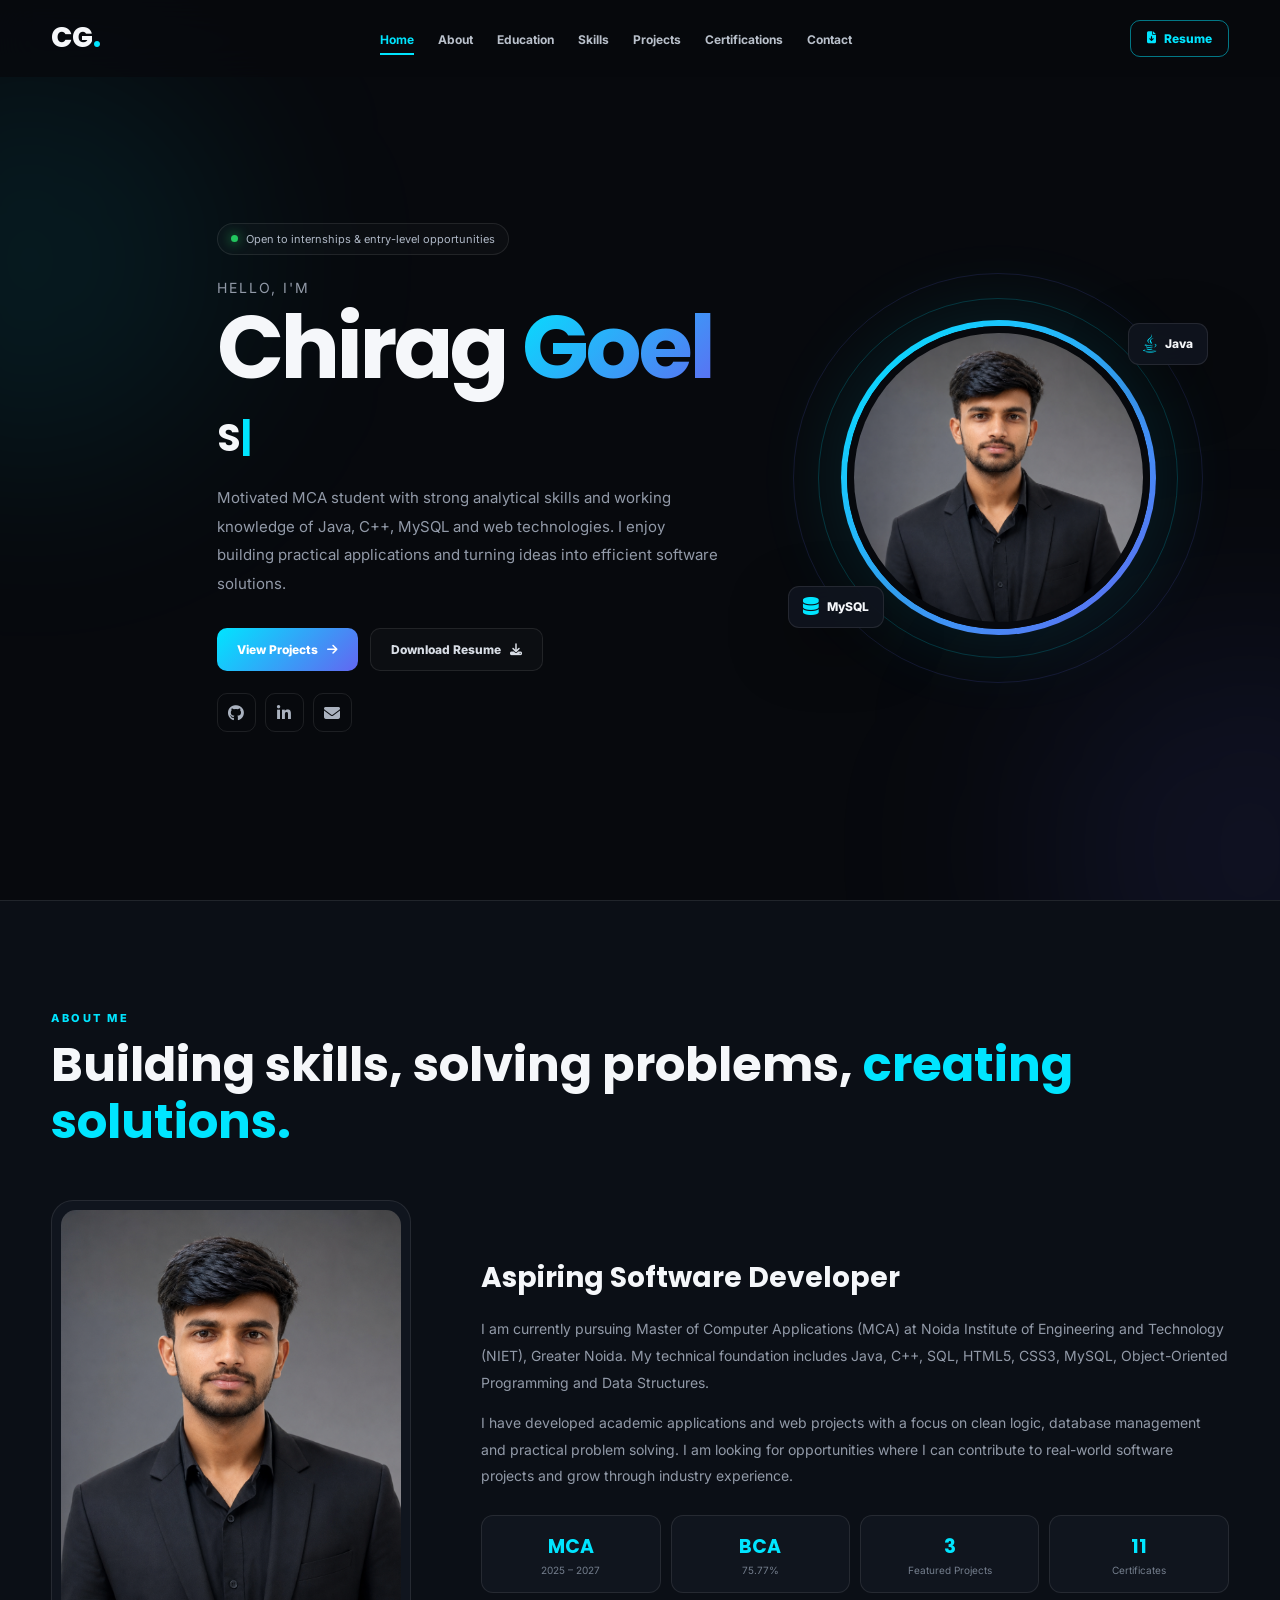
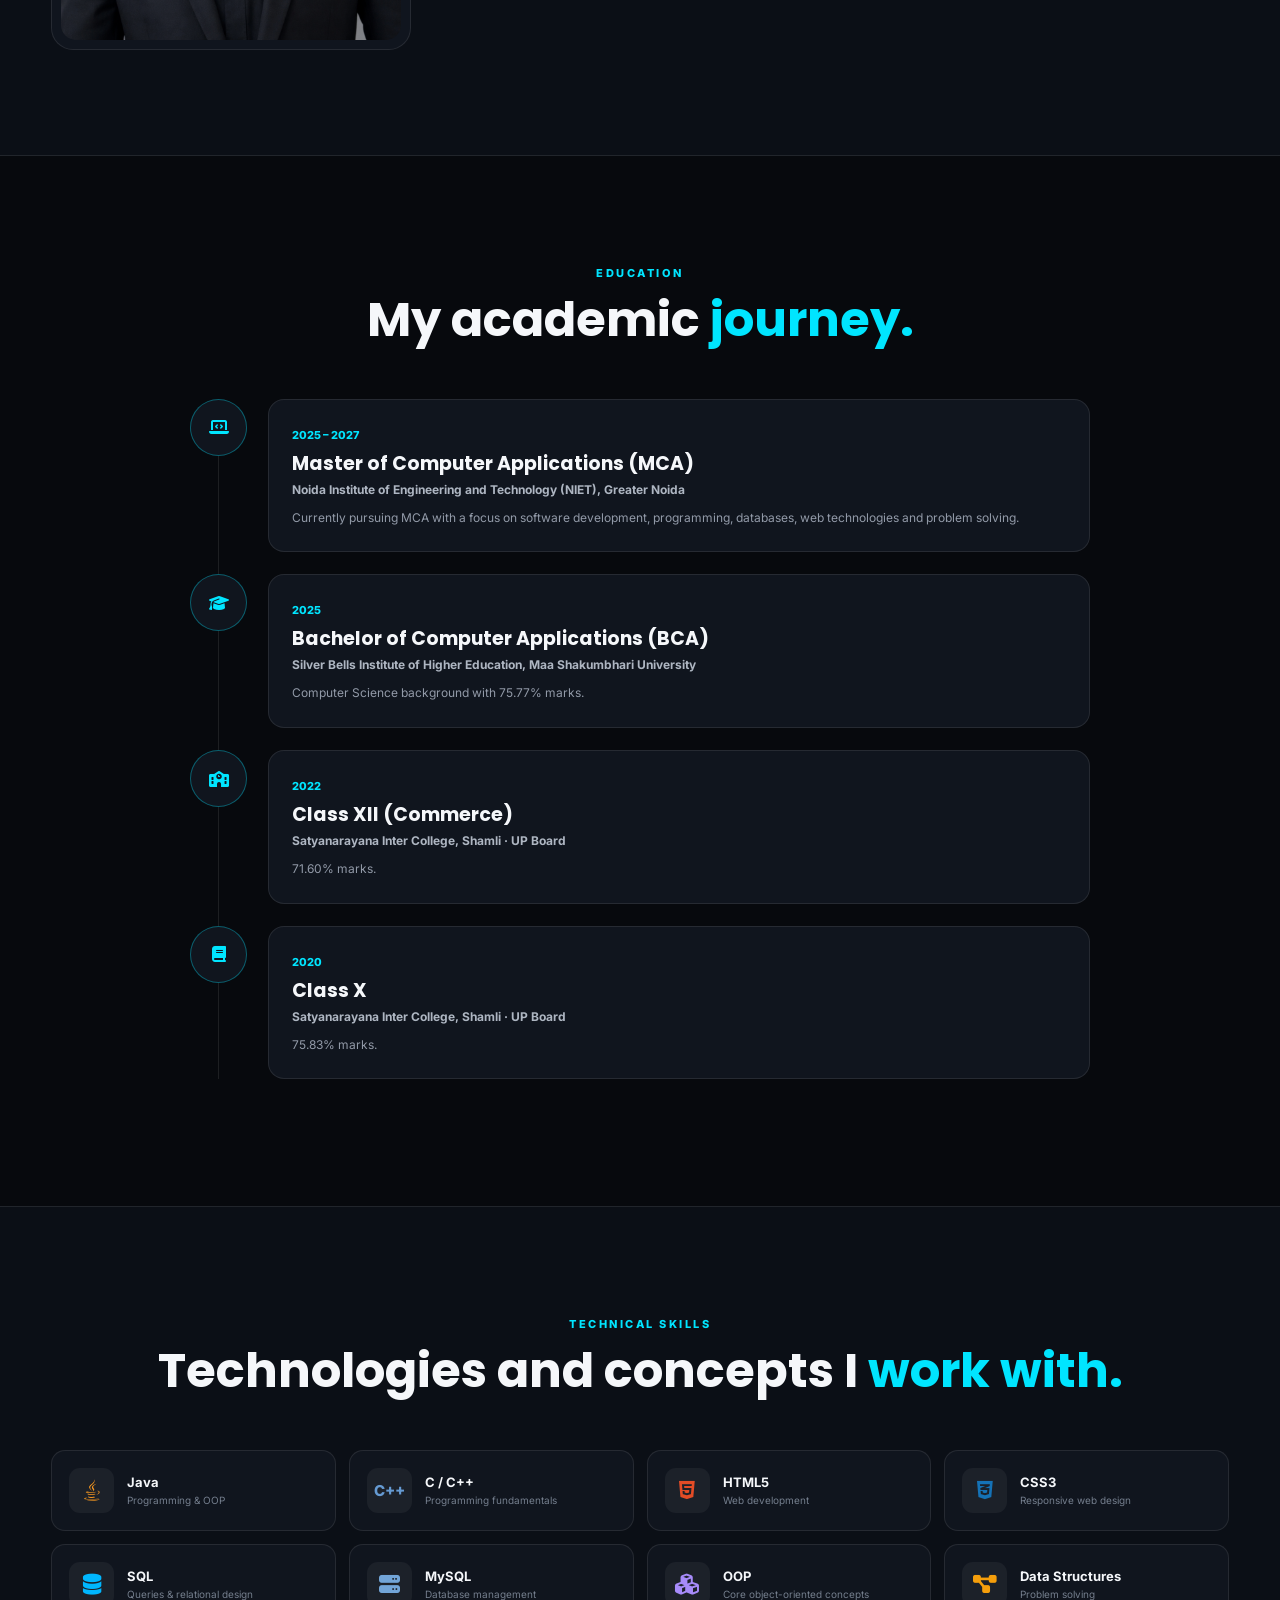
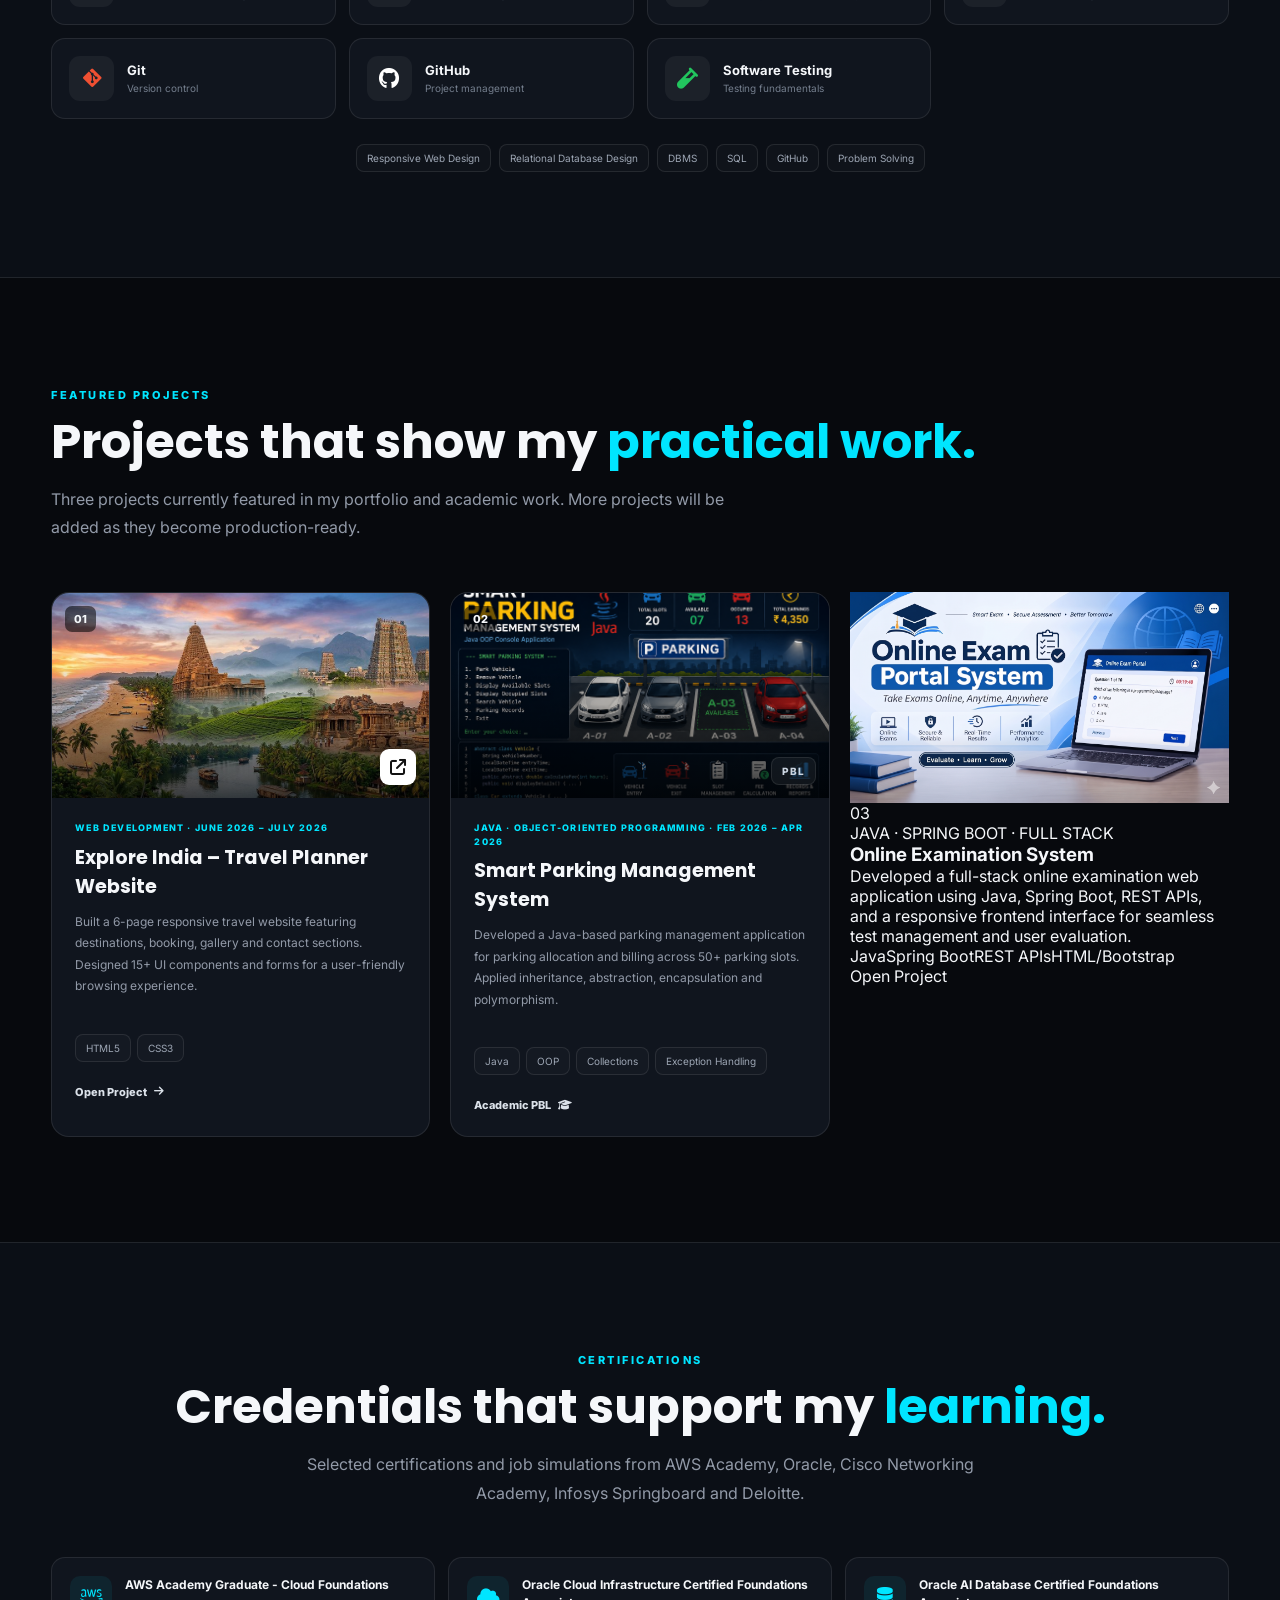
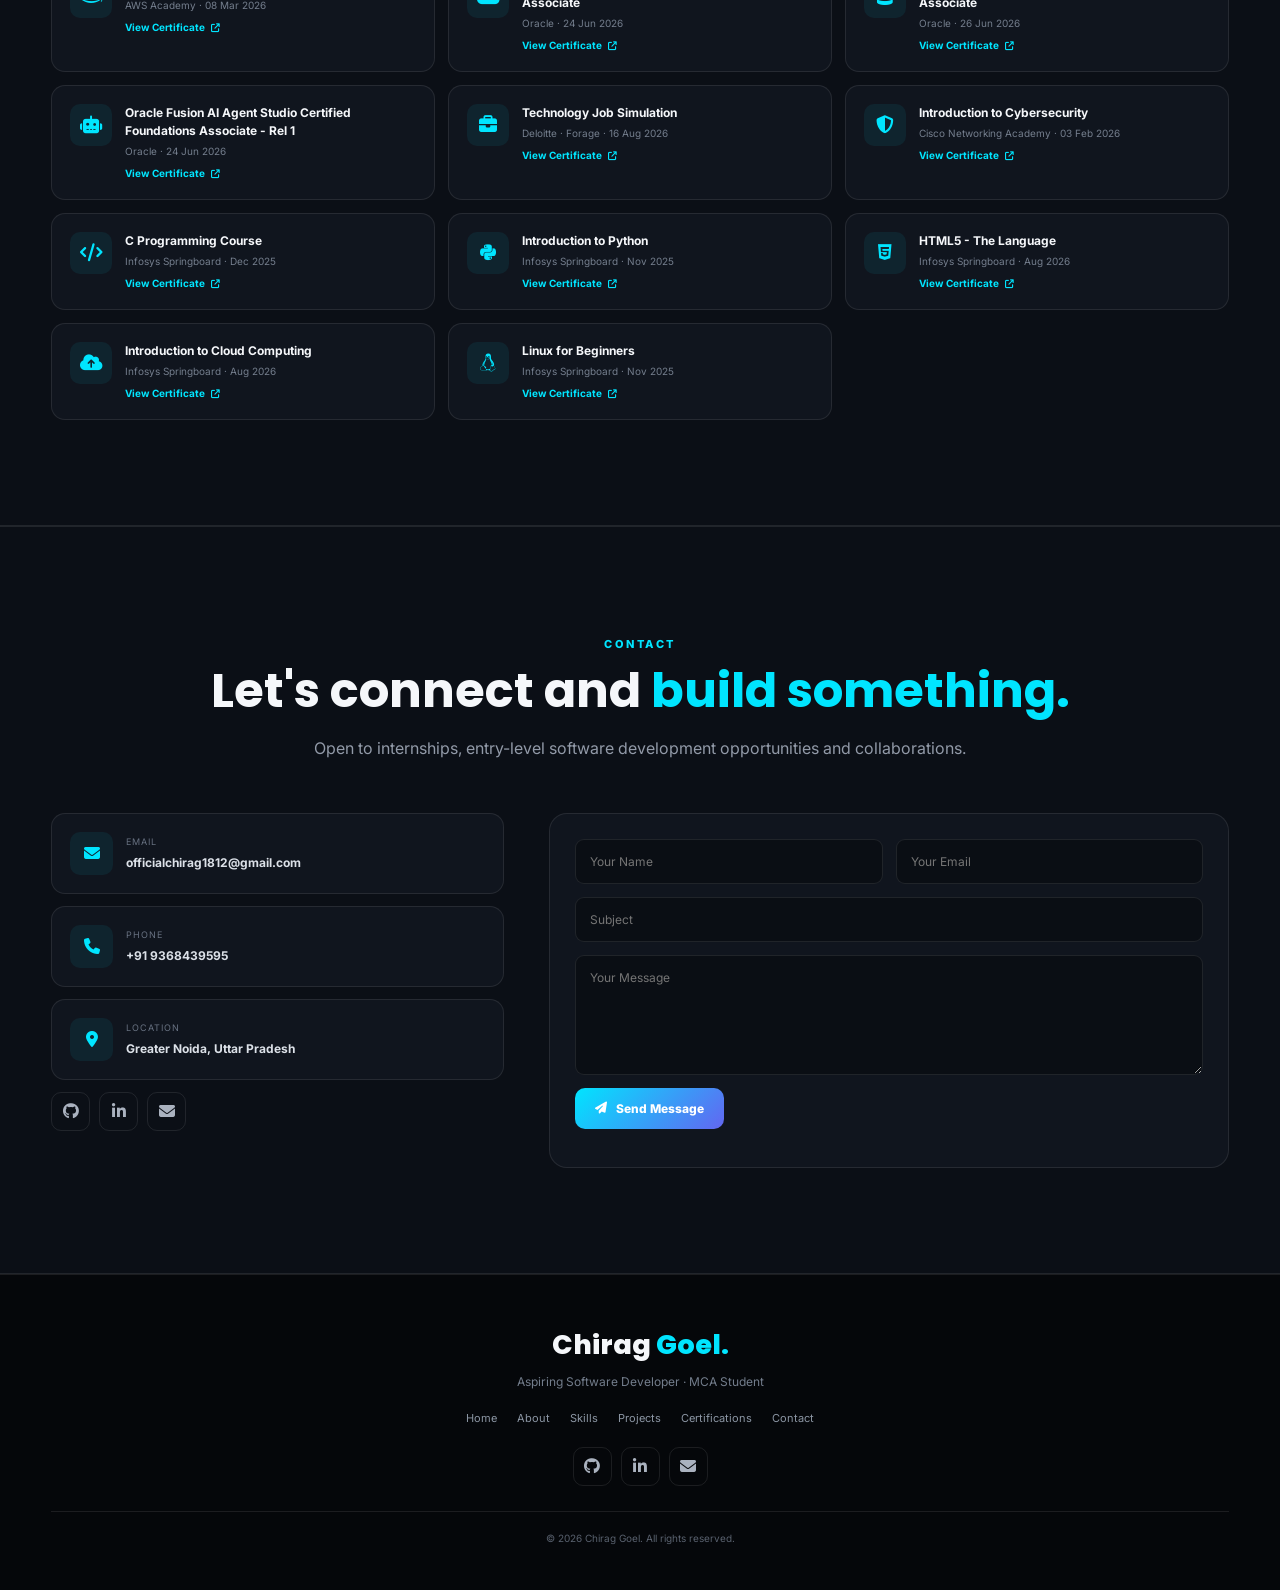
==== commit afe194e5: "First commit - updated portfolio with online exam portal" ====
--- a/index.html
+++ b/index.html
@@ -227,18 +227,18 @@
                 </div>
             </article>
 
-            <article class="project-card reveal">
-                <div class="project-image">
-                    <img src="Doctor appointment.png" alt="Appointment Scheduling and Doctor Availability System" loading="lazy">
-                    <span class="project-number">03</span>
-                    <div class="project-links"><span class="project-status">PBL</span></div>
-                </div>
-                <div class="project-body">
-                    <span class="project-category">DBMS · SQL · JAN 2026 – APR 2026</span>
-                    <h3>Appointment Scheduling & Doctor Availability System</h3>
-                    <p>Designed database functionality for doctors, patients, appointments and availability records. Used SQL queries, ACID-based transactions, indexing and relational database concepts.</p>
-                    <div class="project-tech"><span>DBMS</span><span>SQL</span><span>MySQL</span><span>Transactions</span></div>
-                    <span class="project-view project-static">Academic PBL <i class="fa-solid fa-graduation-cap"></i></span>
+           <article>
+              <div>
+                <img alt="Online Examination System" loading=lazy src="Exam_banner.jpg">
+                <span>03</span>
+                <div><a aria-label="Open Online Examination System project" href="https://online-exam-portal-system.onrender.com" target="_blank"><i></i></a></div>
+             </div>
+             <div>
+                <span>JAVA · SPRING BOOT · FULL STACK</span>
+                <h3>Online Examination System</h3>
+                <p>Developed a full-stack online examination web application using Java, Spring Boot, REST APIs, and a responsive frontend interface for seamless test management and user evaluation.</p>
+                <div><span>Java</span><span>Spring Boot</span><span>REST APIs</span><span>HTML/Bootstrap</span></div>
+                <a href="https://online-exam-portal-system.onrender.com" target="_blank">Open Project <i></i></a>
                 </div>
             </article>
         </div>
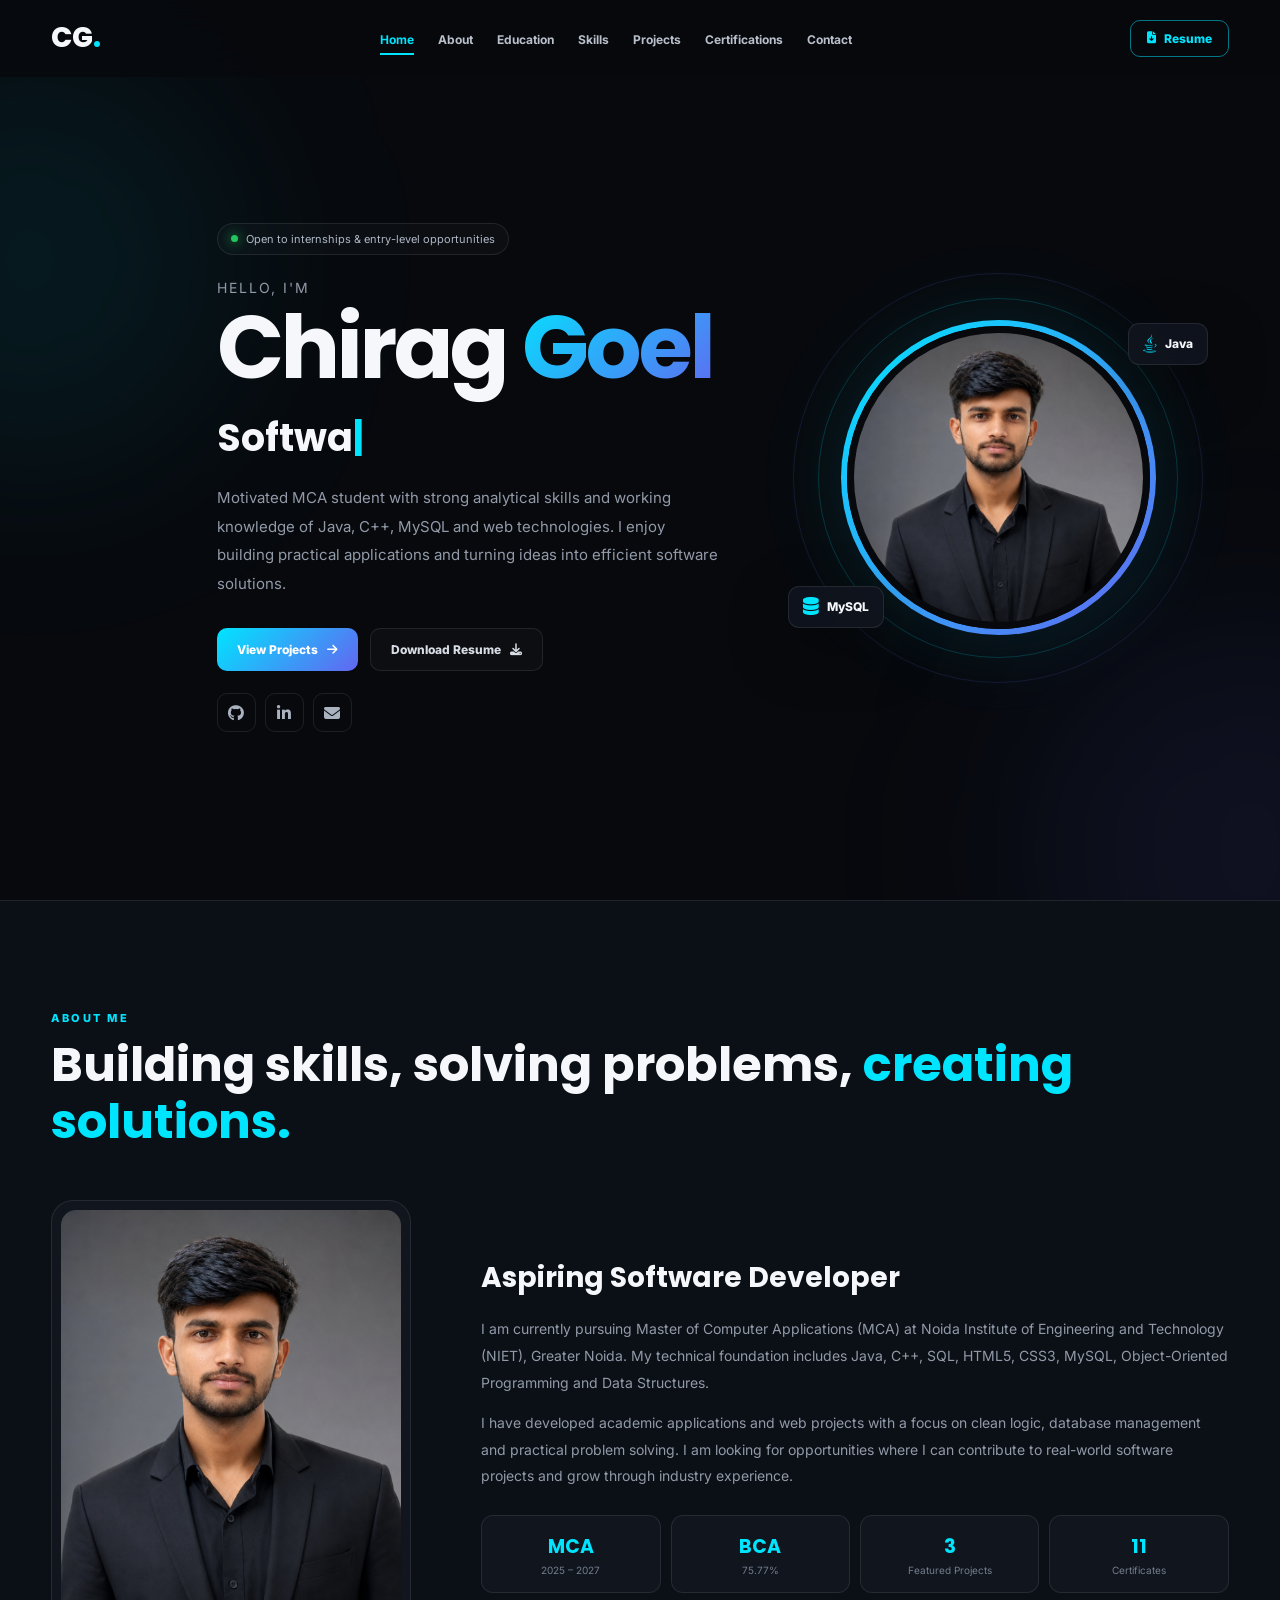
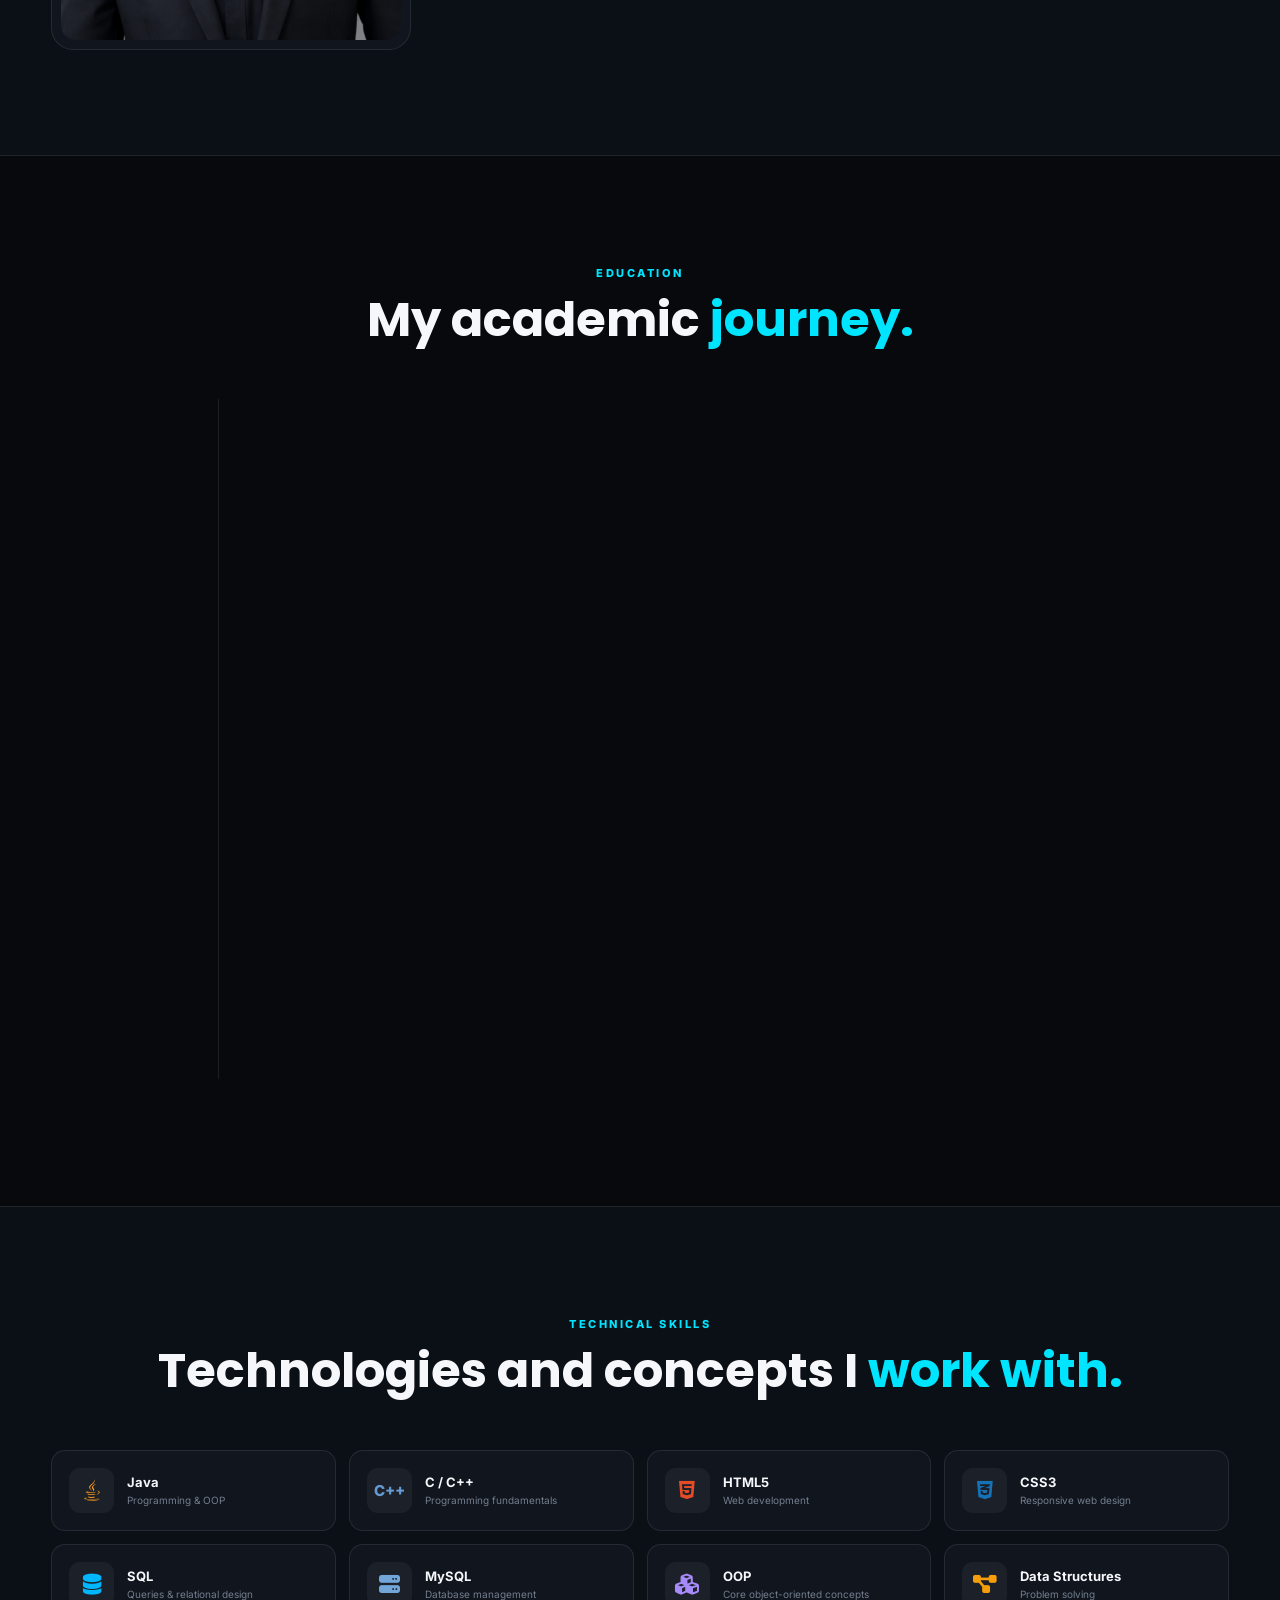
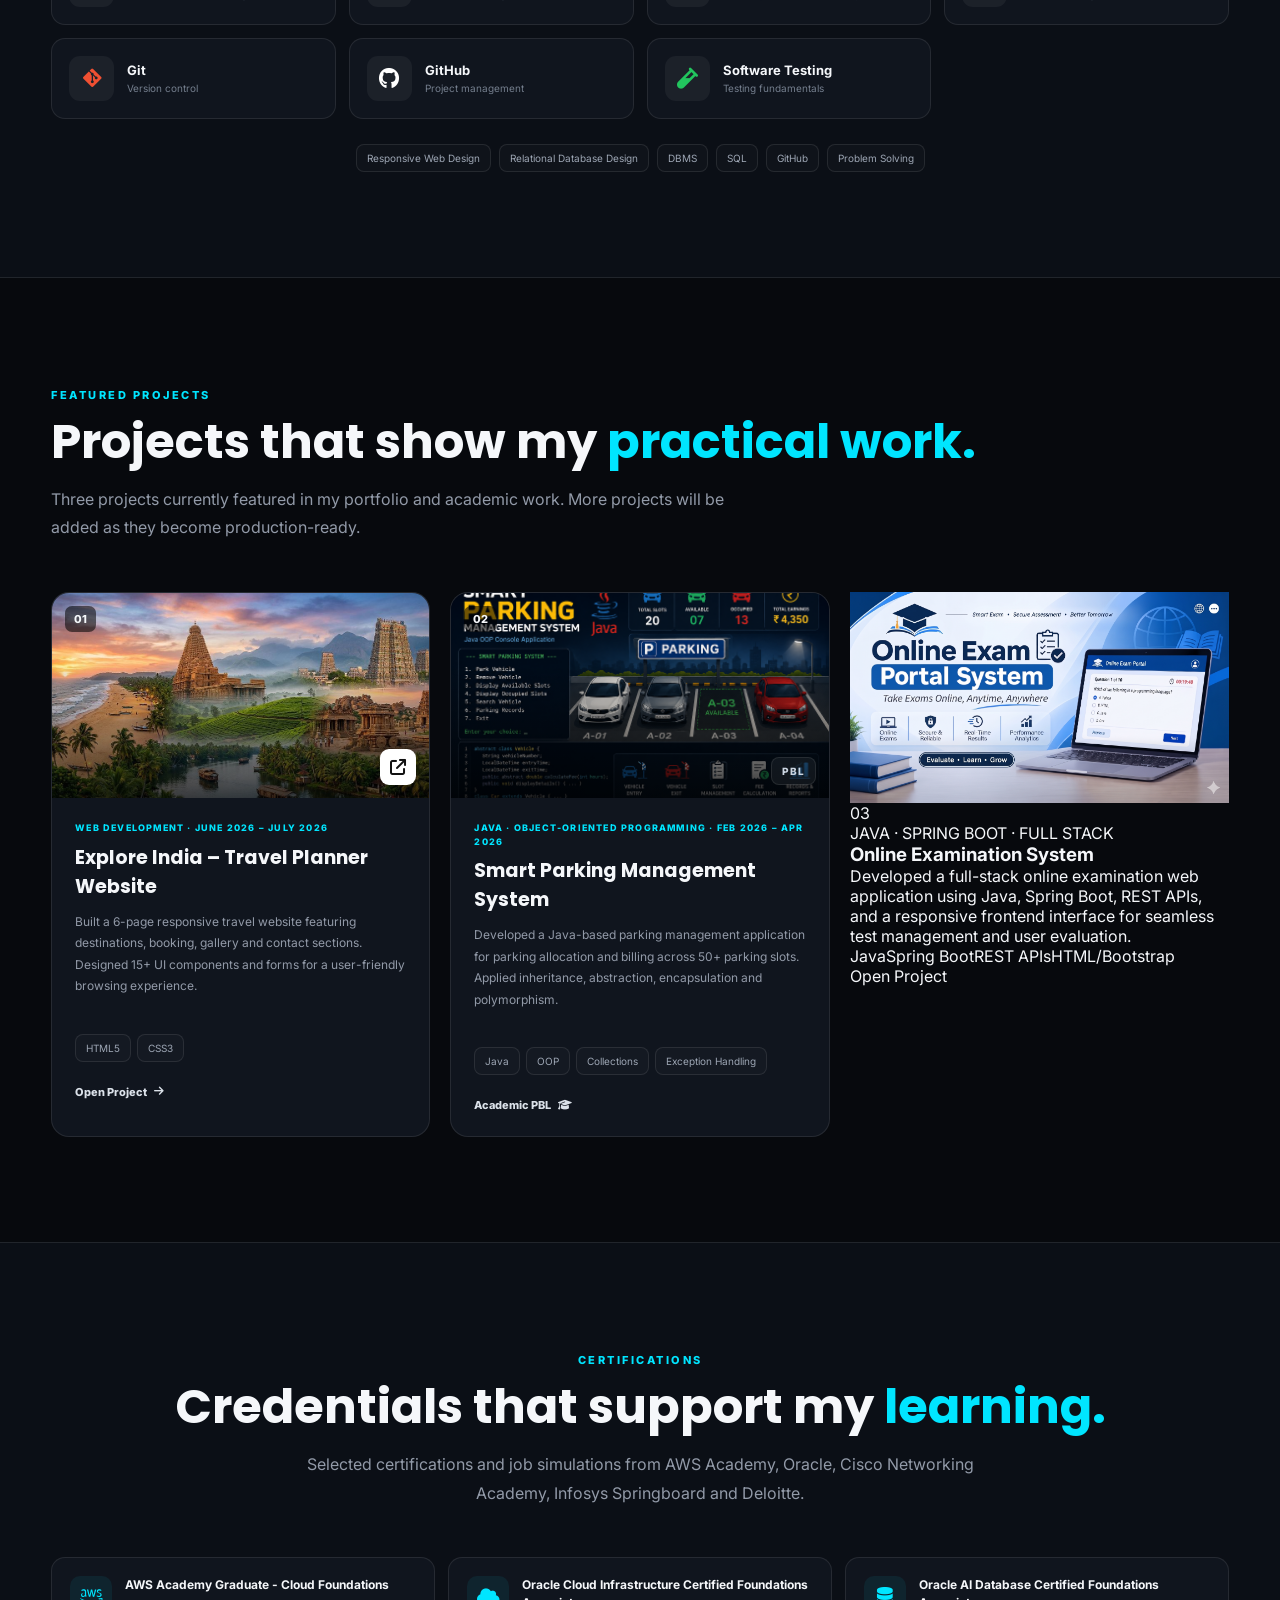
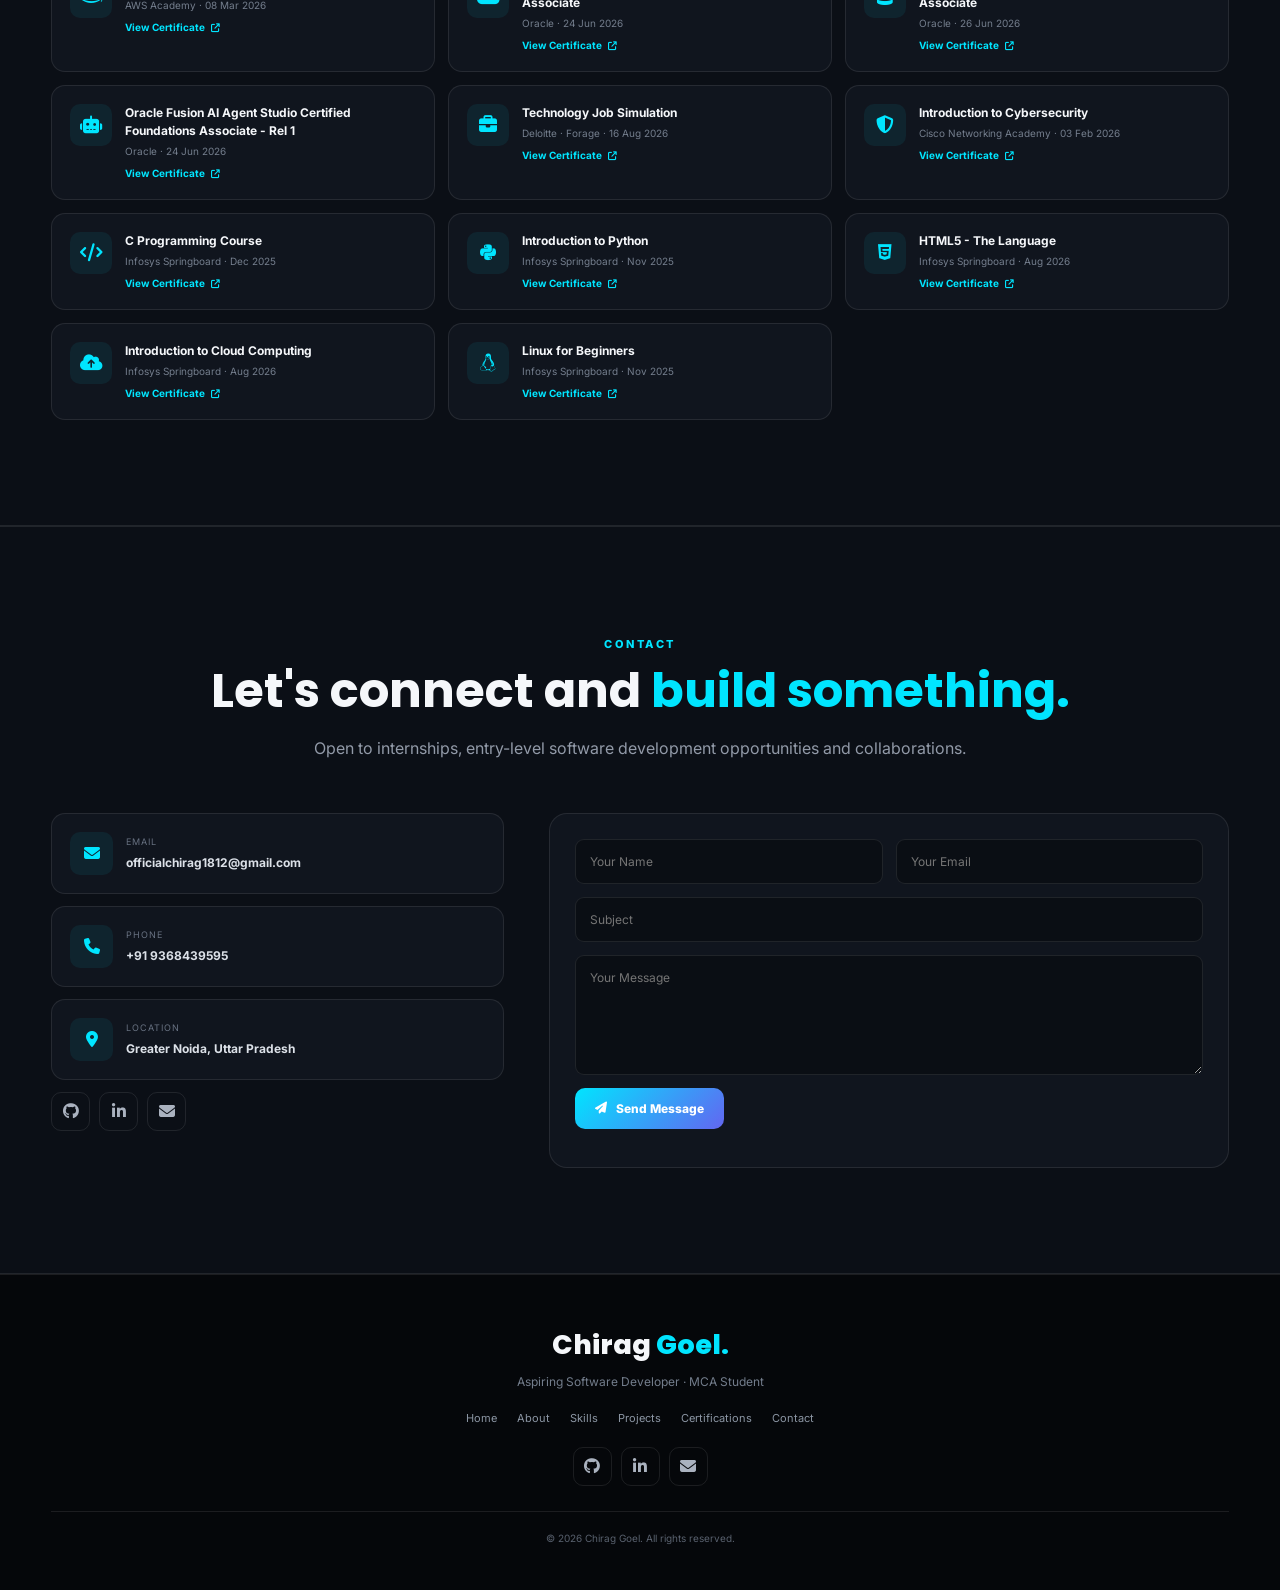
==== commit 5d30a172: "Fixed project banner image name" ====
--- a/index.html
+++ b/index.html
@@ -226,21 +226,20 @@
                     <span class="project-view project-static">Academic PBL <i class="fa-solid fa-graduation-cap"></i></span>
                 </div>
             </article>
-
-           <article>
-              <div>
-                <img alt="Online Examination System" loading=lazy src="Exam_banner.jpg">
-                <span>03</span>
-                <div><a aria-label="Open Online Examination System project" href="https://online-exam-portal-system.onrender.com" target="_blank"><i></i></a></div>
-             </div>
-             <div>
-                <span>JAVA · SPRING BOOT · FULL STACK</span>
-                <h3>Online Examination System</h3>
-                <p>Developed a full-stack online examination web application using Java, Spring Boot, REST APIs, and a responsive frontend interface for seamless test management and user evaluation.</p>
-                <div><span>Java</span><span>Spring Boot</span><span>REST APIs</span><span>HTML/Bootstrap</span></div>
-                <a href="https://online-exam-portal-system.onrender.com" target="_blank">Open Project <i></i></a>
-                </div>
-            </article>
+<article>
+    <div>
+        <img alt="Online Examination System" loading=lazy src="Exam_banner.jpg">
+        <span>03</span>
+        <div><a aria-label="Open Online Examination System project" href="https://online-exam-portal-system.onrender.com" target="_blank"><i></i></a></div>
+    </div>
+    <div>
+        <span>JAVA · SPRING BOOT · FULL STACK</span>
+        <h3>Online Examination System</h3>
+        <p>Developed a full-stack online examination web application using Java, Spring Boot, REST APIs, and a responsive frontend interface for seamless test management and user evaluation.</p>
+        <div><span>Java</span><span>Spring Boot</span><span>REST APIs</span><span>HTML/Bootstrap</span></div>
+        <a href="https://online-exam-portal-system.onrender.com" target="_blank">Open Project <i></i></a>
+    </div>
+</article>
         </div>
 
     </div>
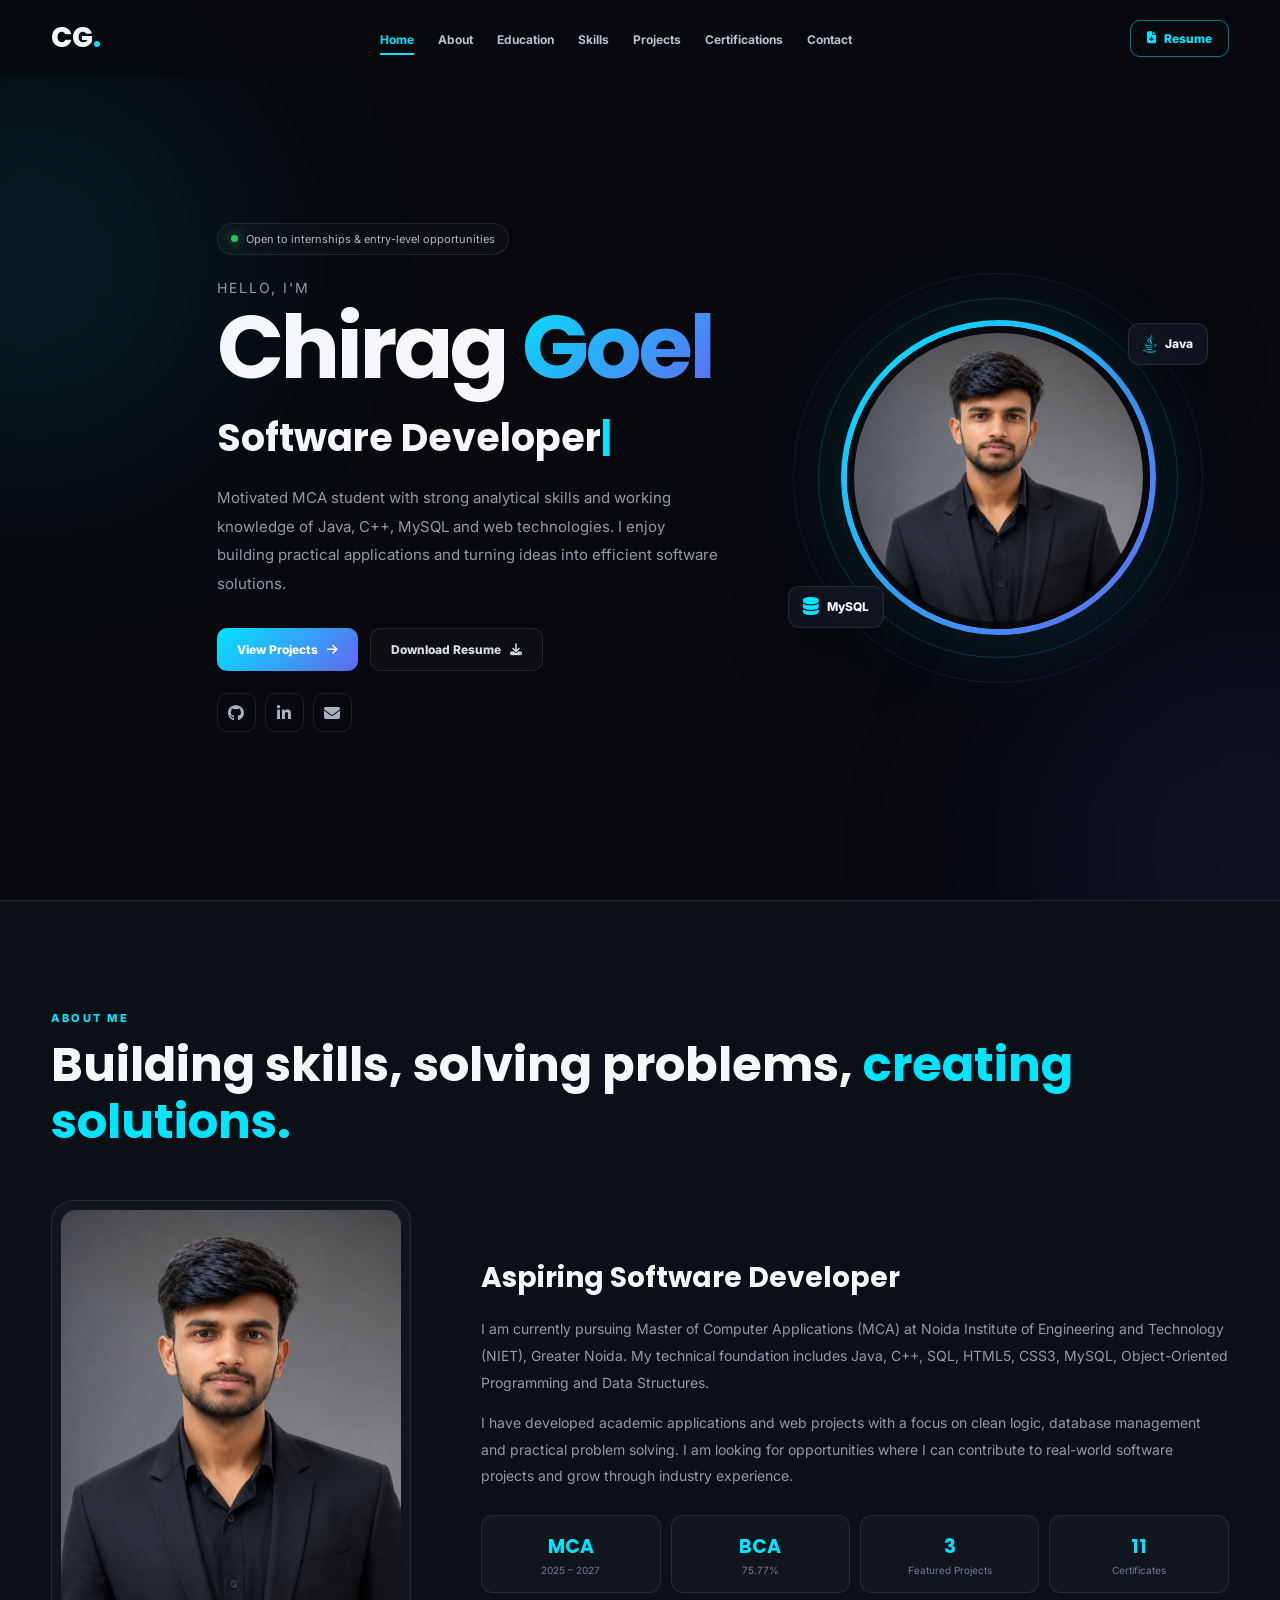
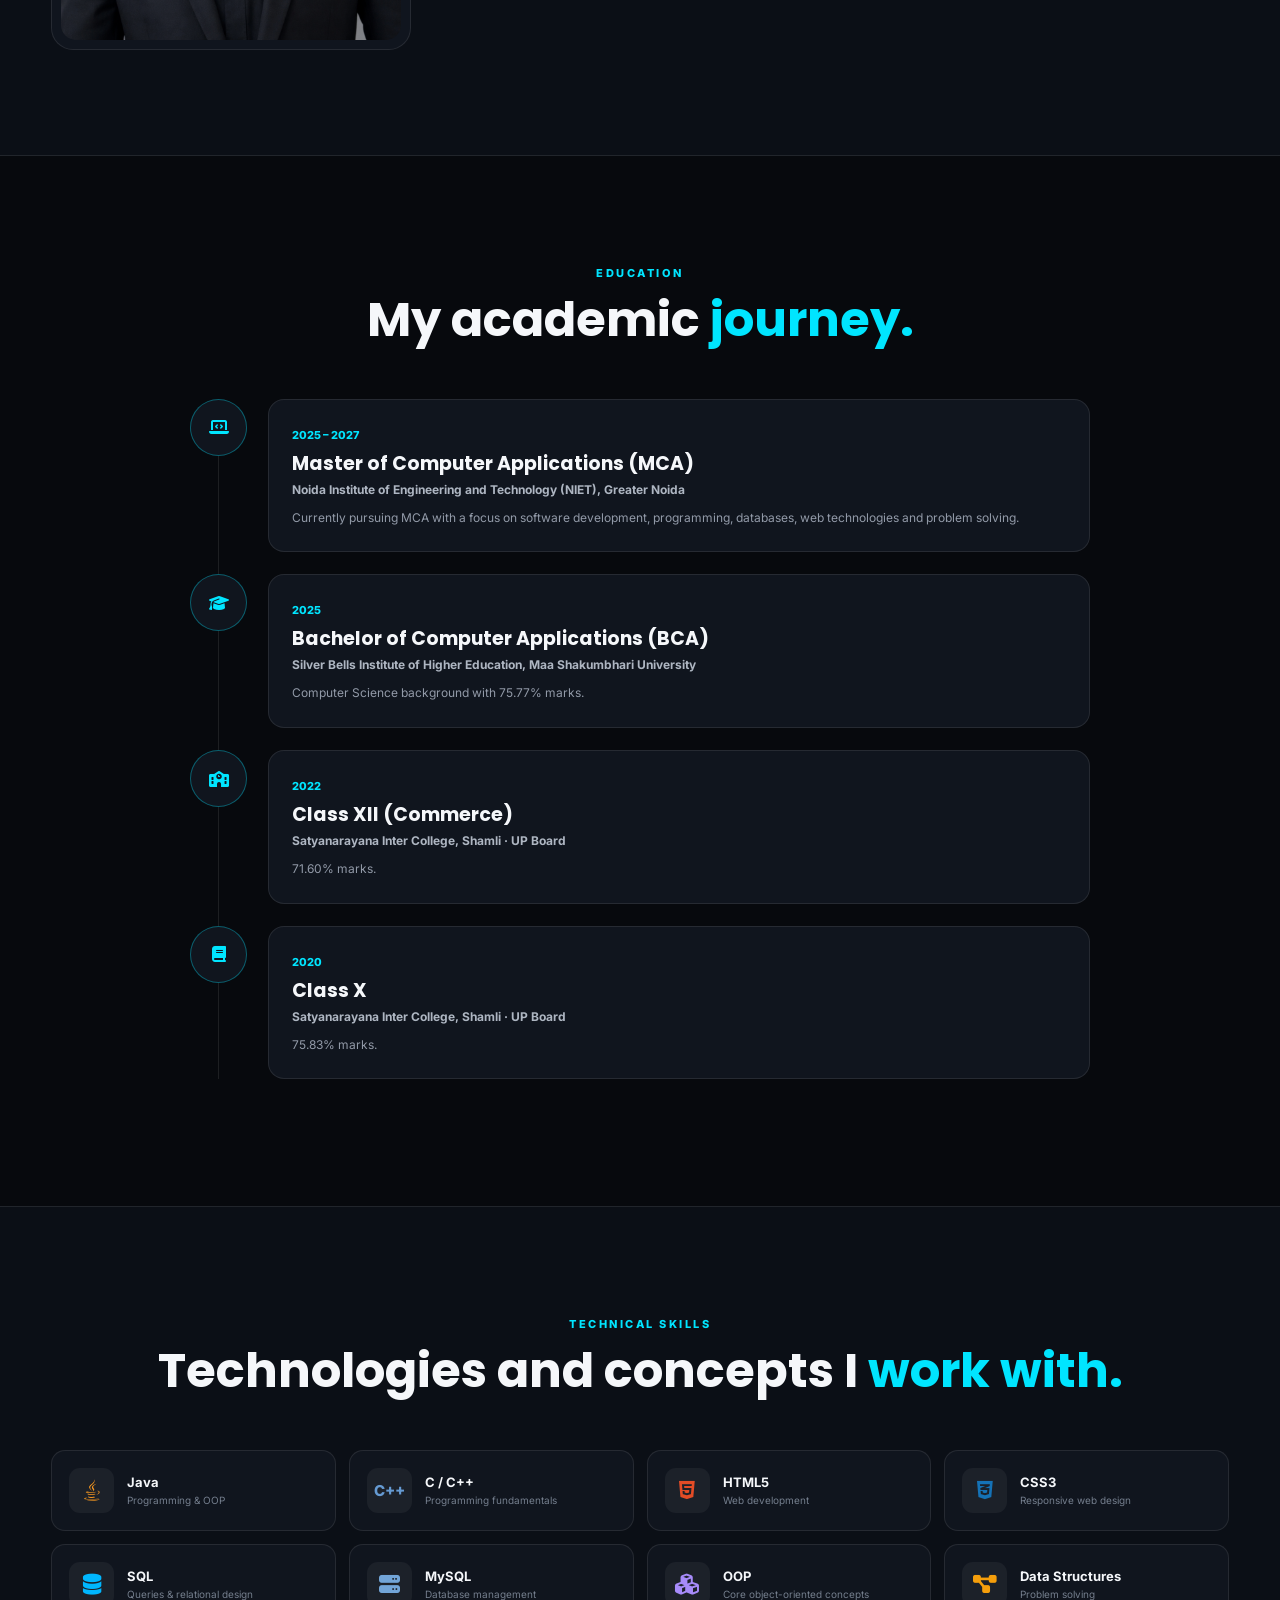
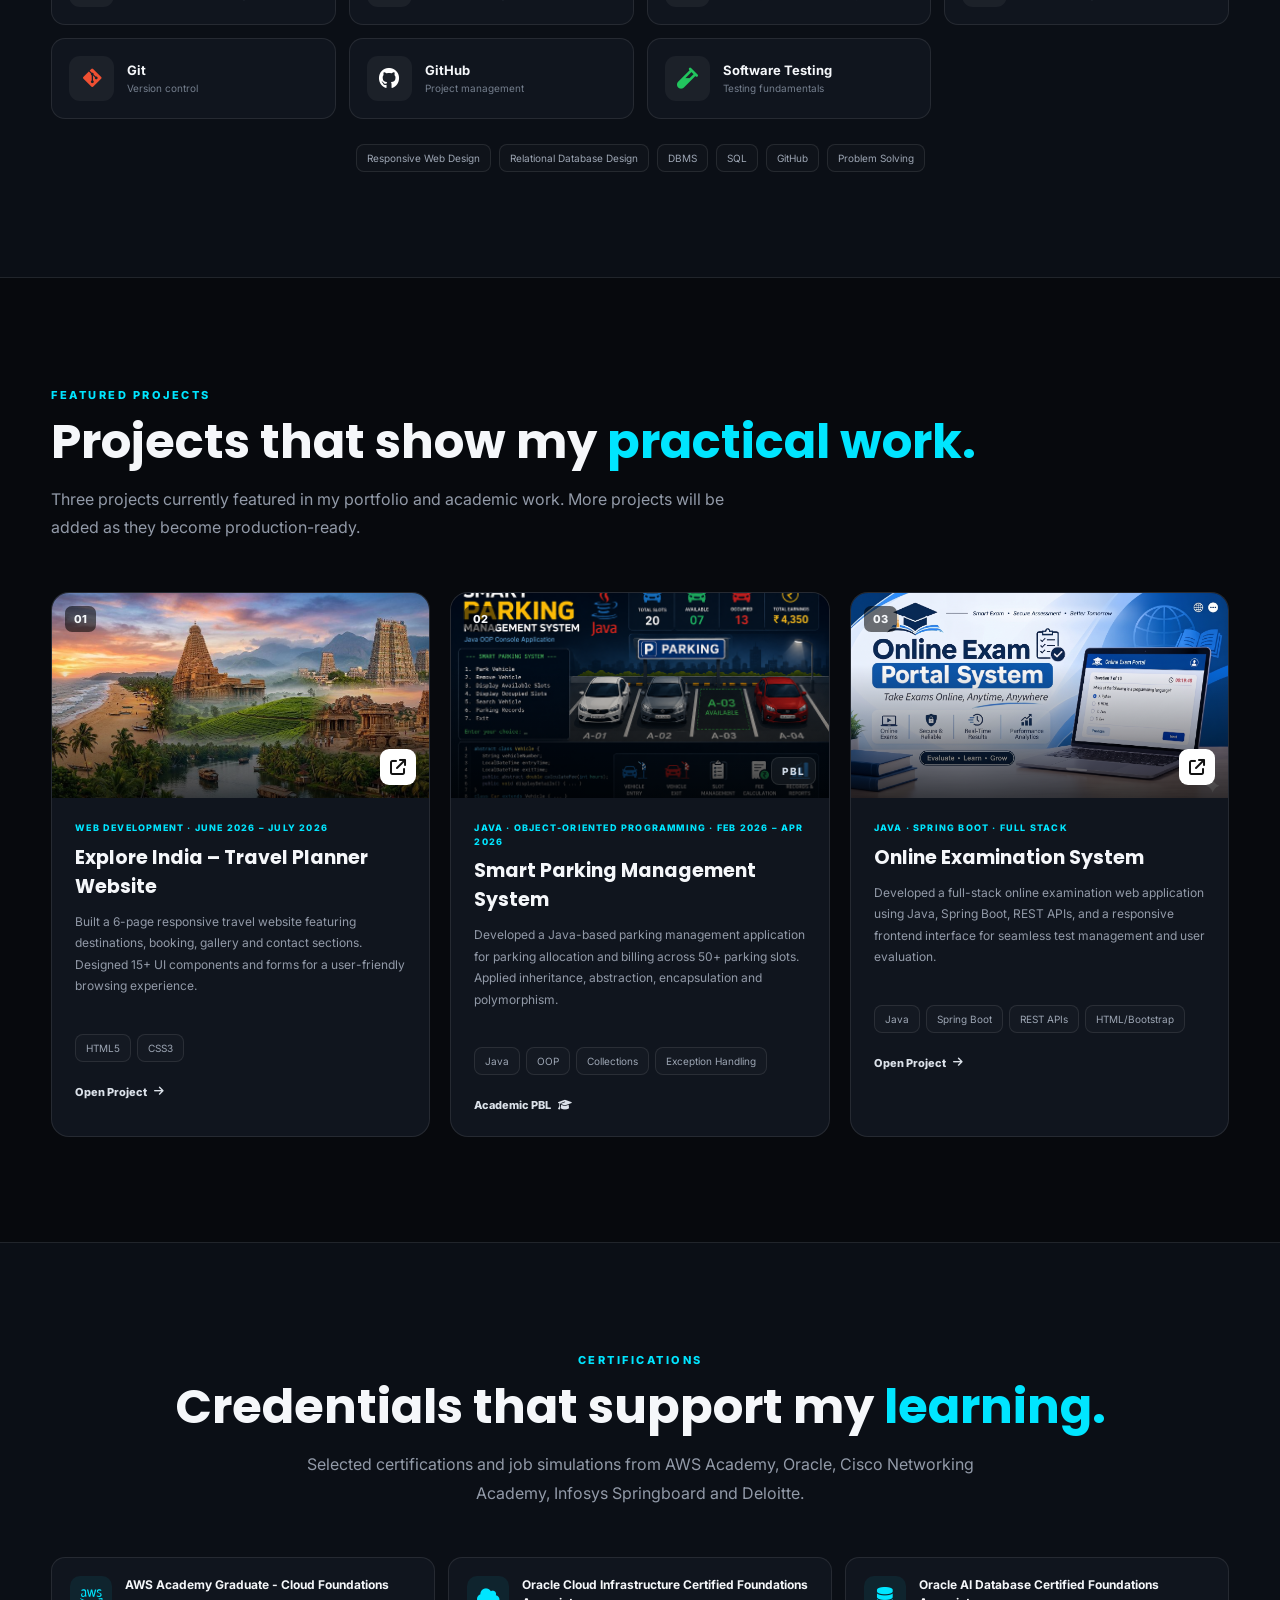
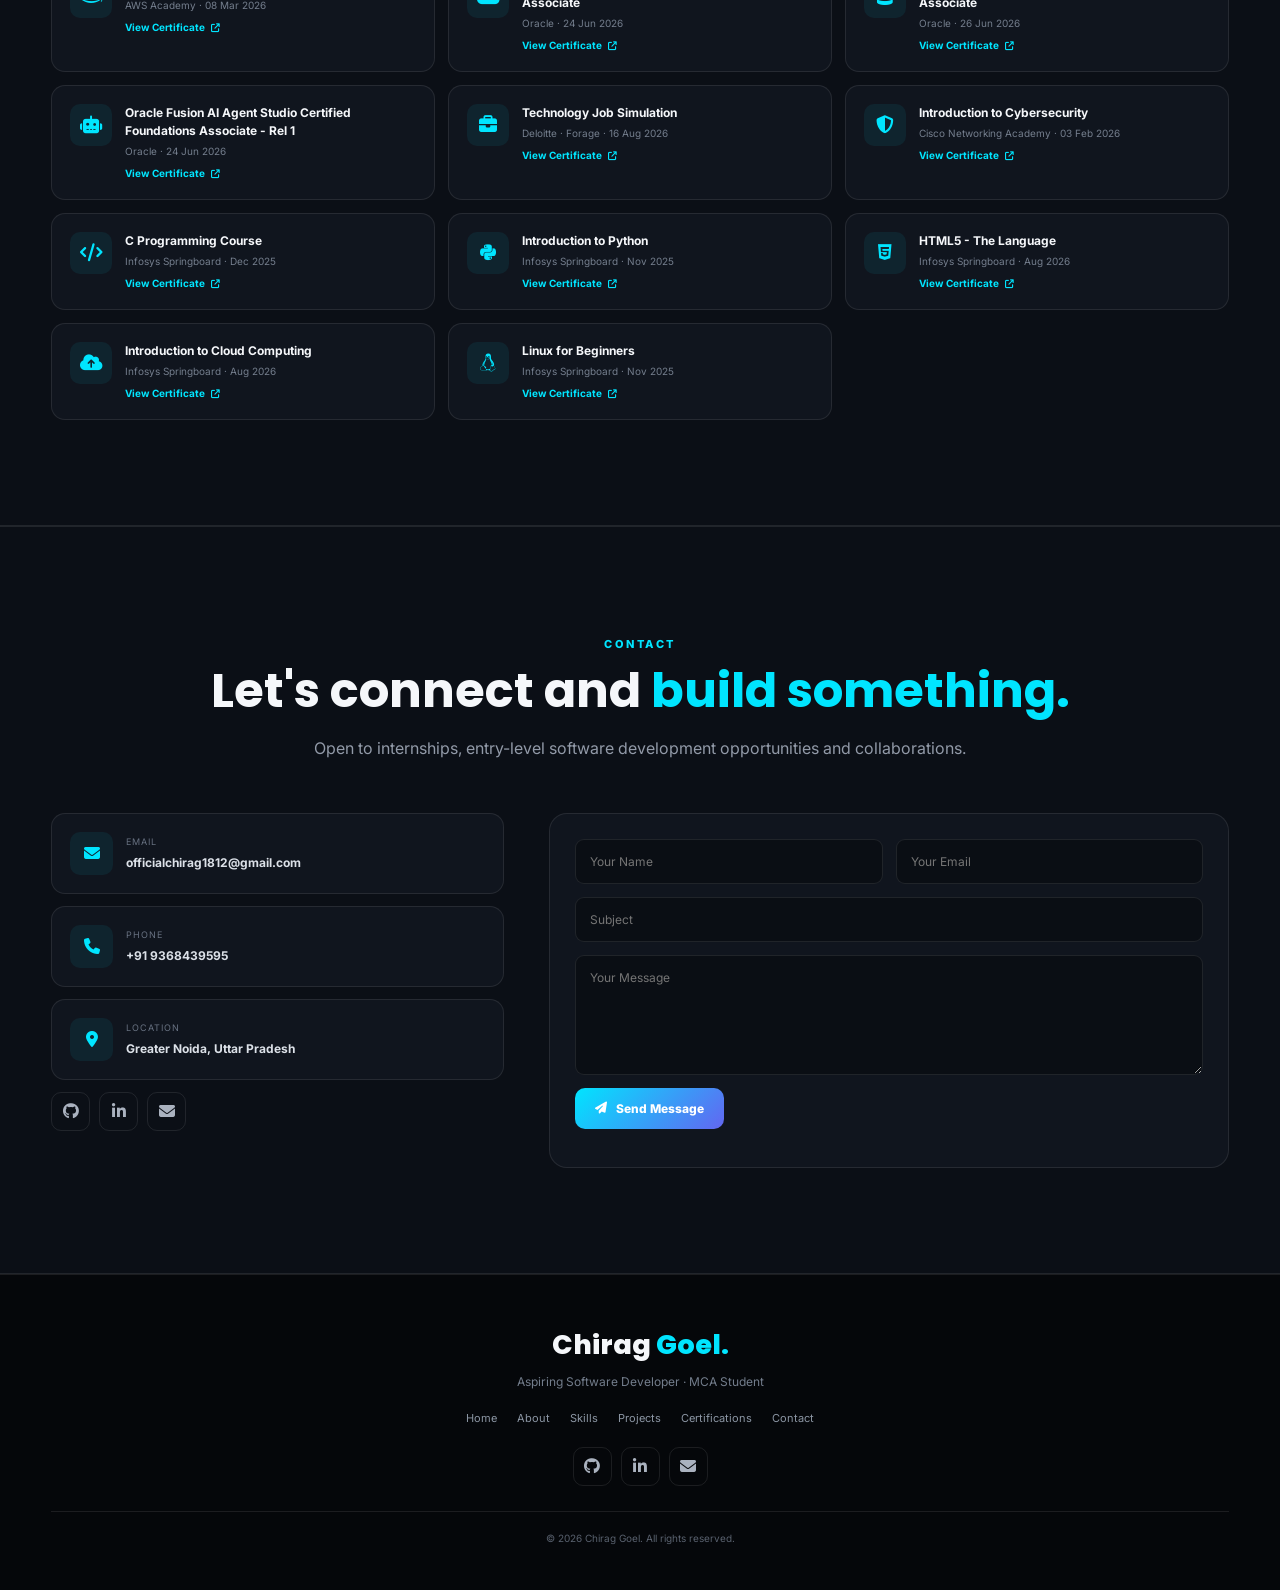
==== commit 66291488: "Updated project 3 with Exam_banner.jpg and correct structure" ====
--- a/index.html
+++ b/index.html
@@ -226,18 +226,18 @@
                     <span class="project-view project-static">Academic PBL <i class="fa-solid fa-graduation-cap"></i></span>
                 </div>
             </article>
-<article>
-    <div>
-        <img alt="Online Examination System" loading=lazy src="Exam_banner.jpg">
-        <span>03</span>
-        <div><a aria-label="Open Online Examination System project" href="https://online-exam-portal-system.onrender.com" target="_blank"><i></i></a></div>
-    </div>
-    <div>
-        <span>JAVA · SPRING BOOT · FULL STACK</span>
+<article class="project-card reveal">
+    <div class="project-image">
+        <img src="Exam_banner.jpg" alt="Online Examination System" loading="lazy">
+        <span class="project-number">03</span>
+        <div class="project-links"><a href="https://online-exam-portal-system.onrender.com" target="_blank" aria-label="Open Online Examination System project"><i class="fa-solid fa-arrow-up-right-from-square"></i></a></div>
+    </div>
+    <div class="project-body">
+        <span class="project-category">JAVA · SPRING BOOT · FULL STACK</span>
         <h3>Online Examination System</h3>
         <p>Developed a full-stack online examination web application using Java, Spring Boot, REST APIs, and a responsive frontend interface for seamless test management and user evaluation.</p>
-        <div><span>Java</span><span>Spring Boot</span><span>REST APIs</span><span>HTML/Bootstrap</span></div>
-        <a href="https://online-exam-portal-system.onrender.com" target="_blank">Open Project <i></i></a>
+        <div class="project-tech"><span>Java</span><span>Spring Boot</span><span>REST APIs</span><span>HTML/Bootstrap</span></div>
+        <a href="https://online-exam-portal-system.onrender.com" target="_blank" class="project-view">Open Project <i class="fa-solid fa-arrow-right"></i></a>
     </div>
 </article>
         </div>
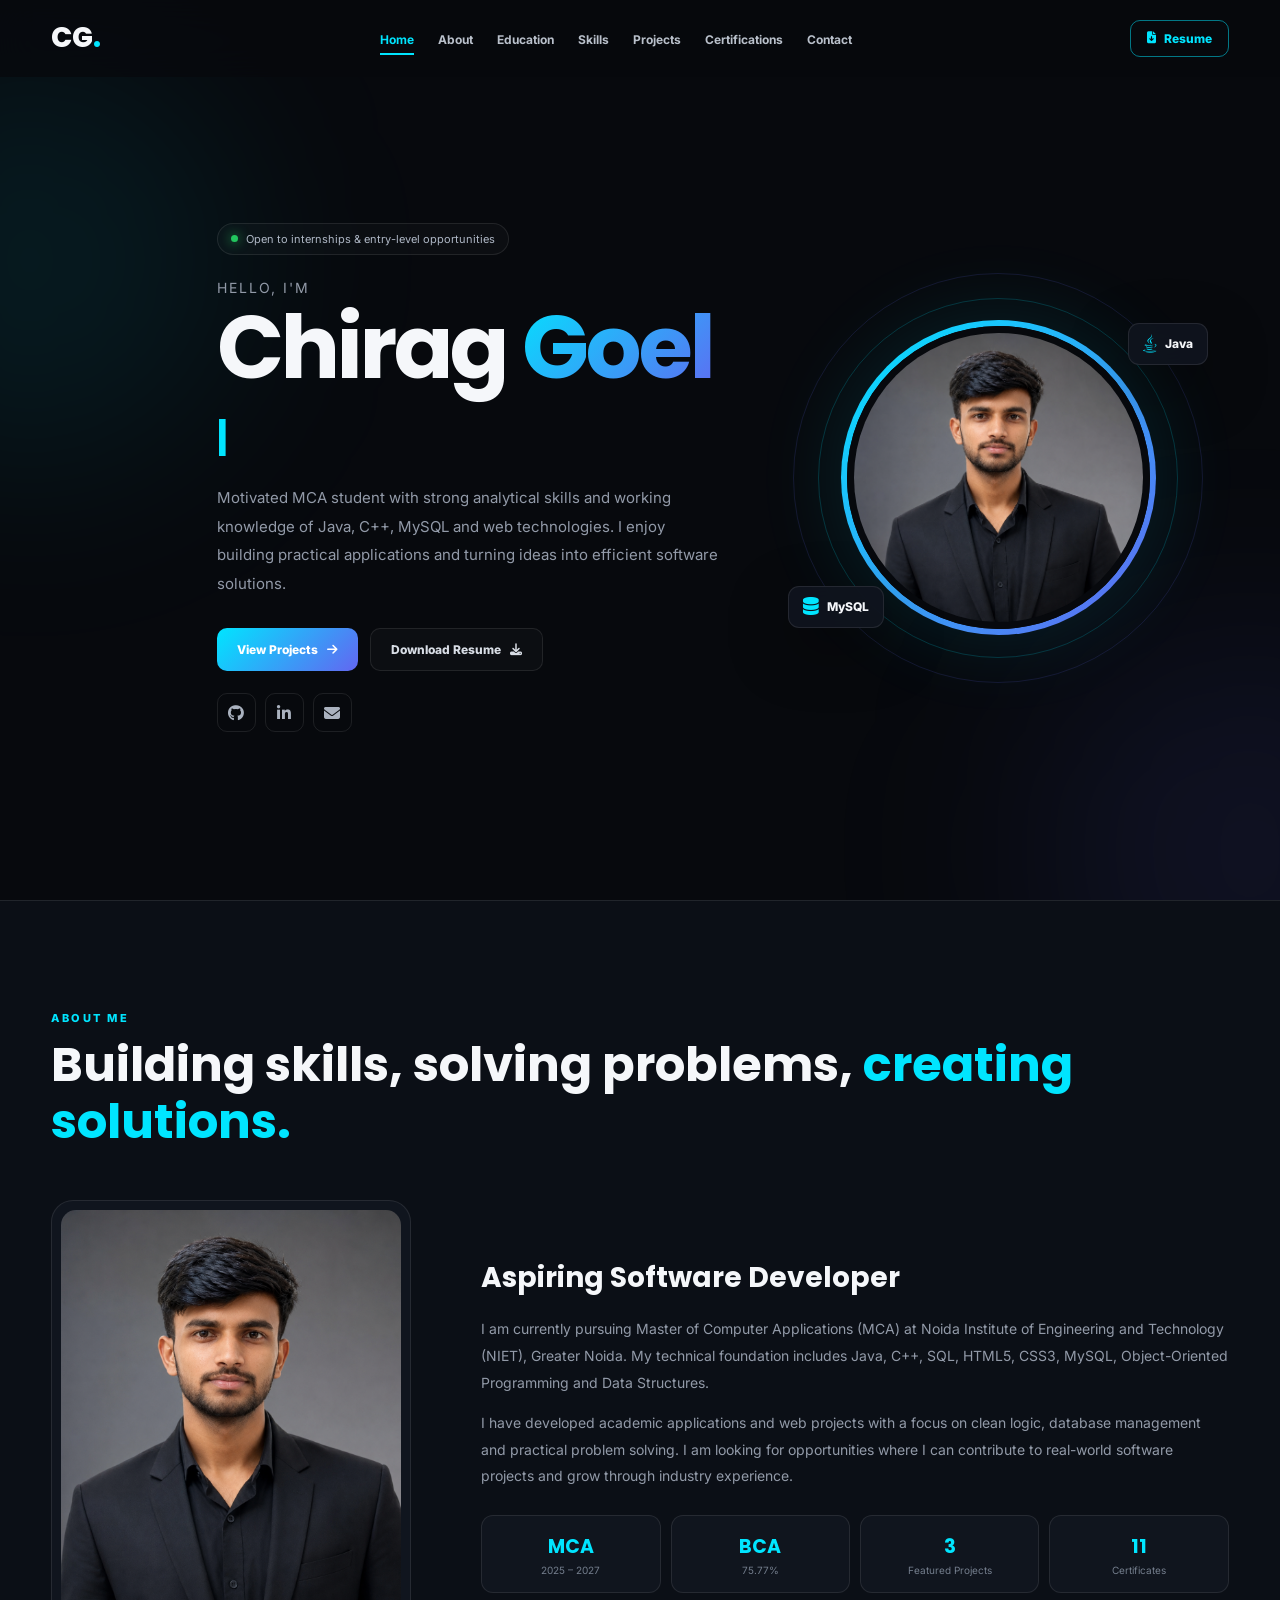
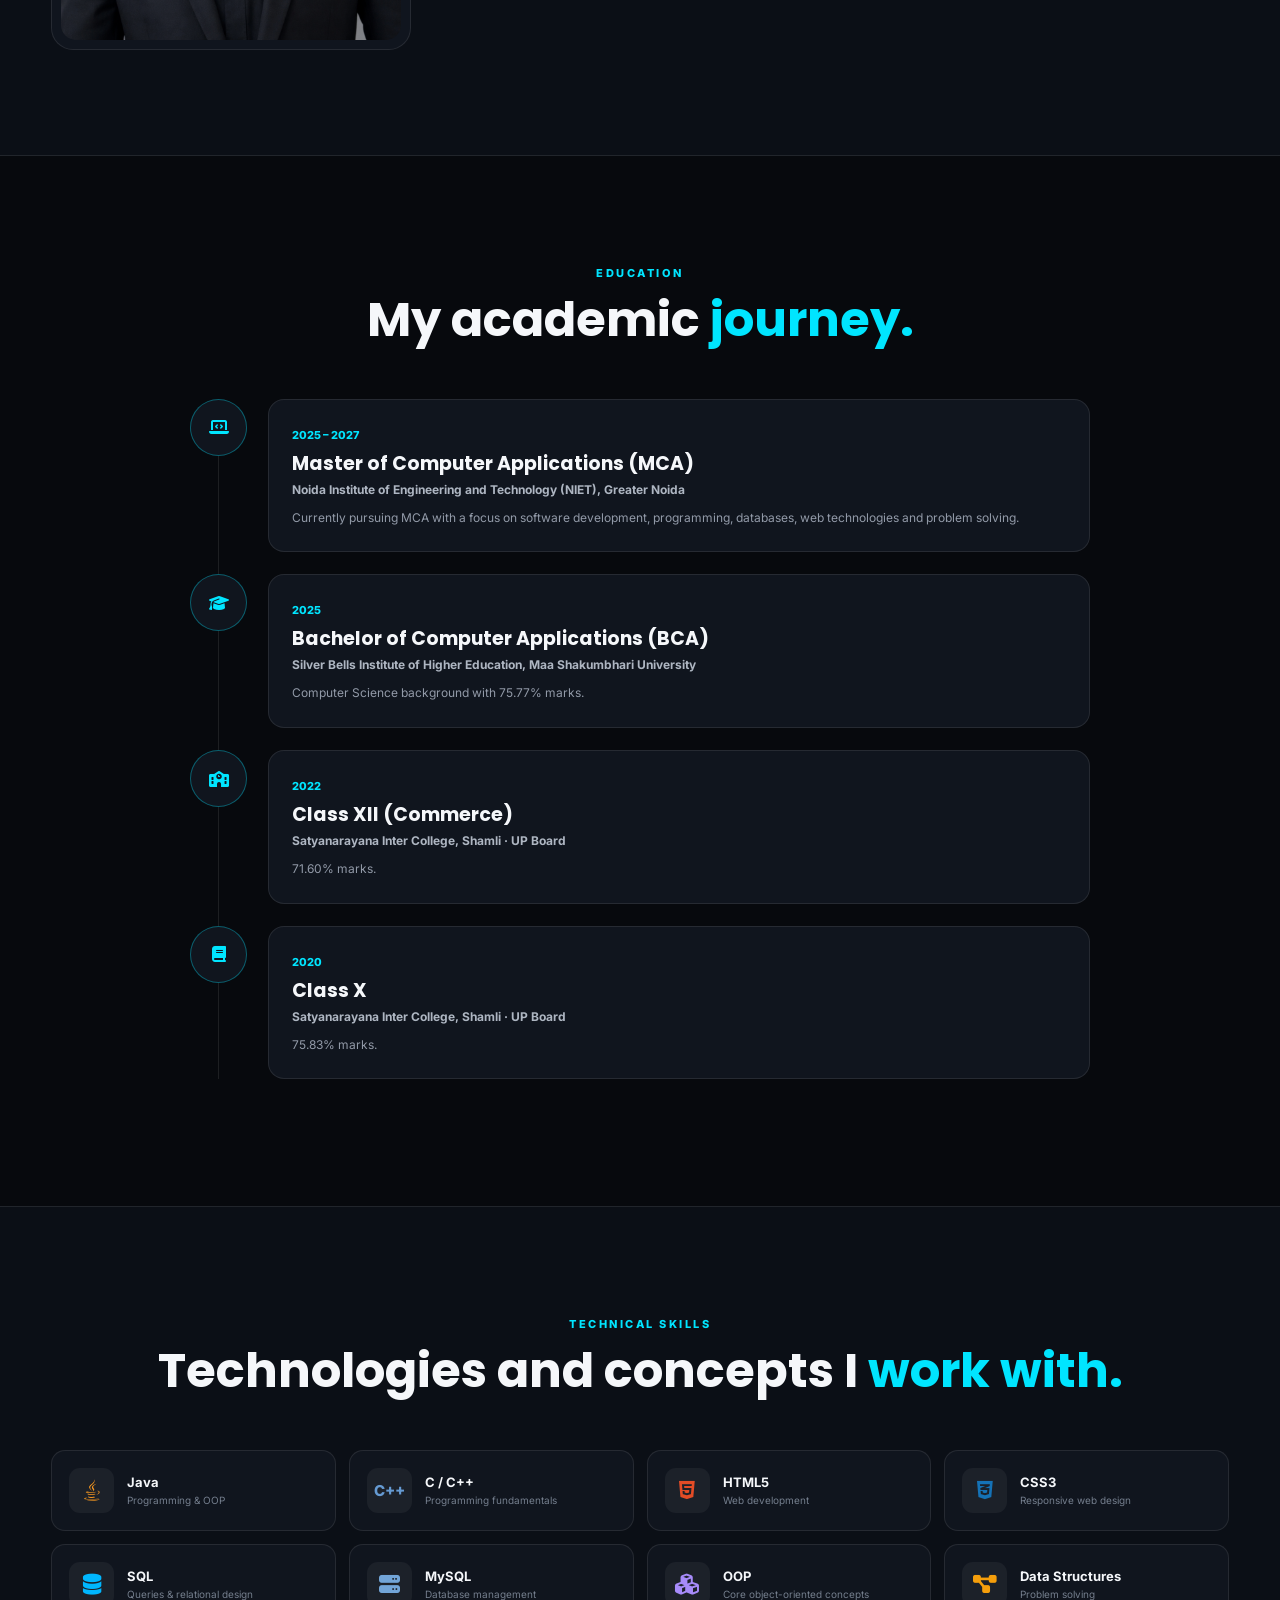
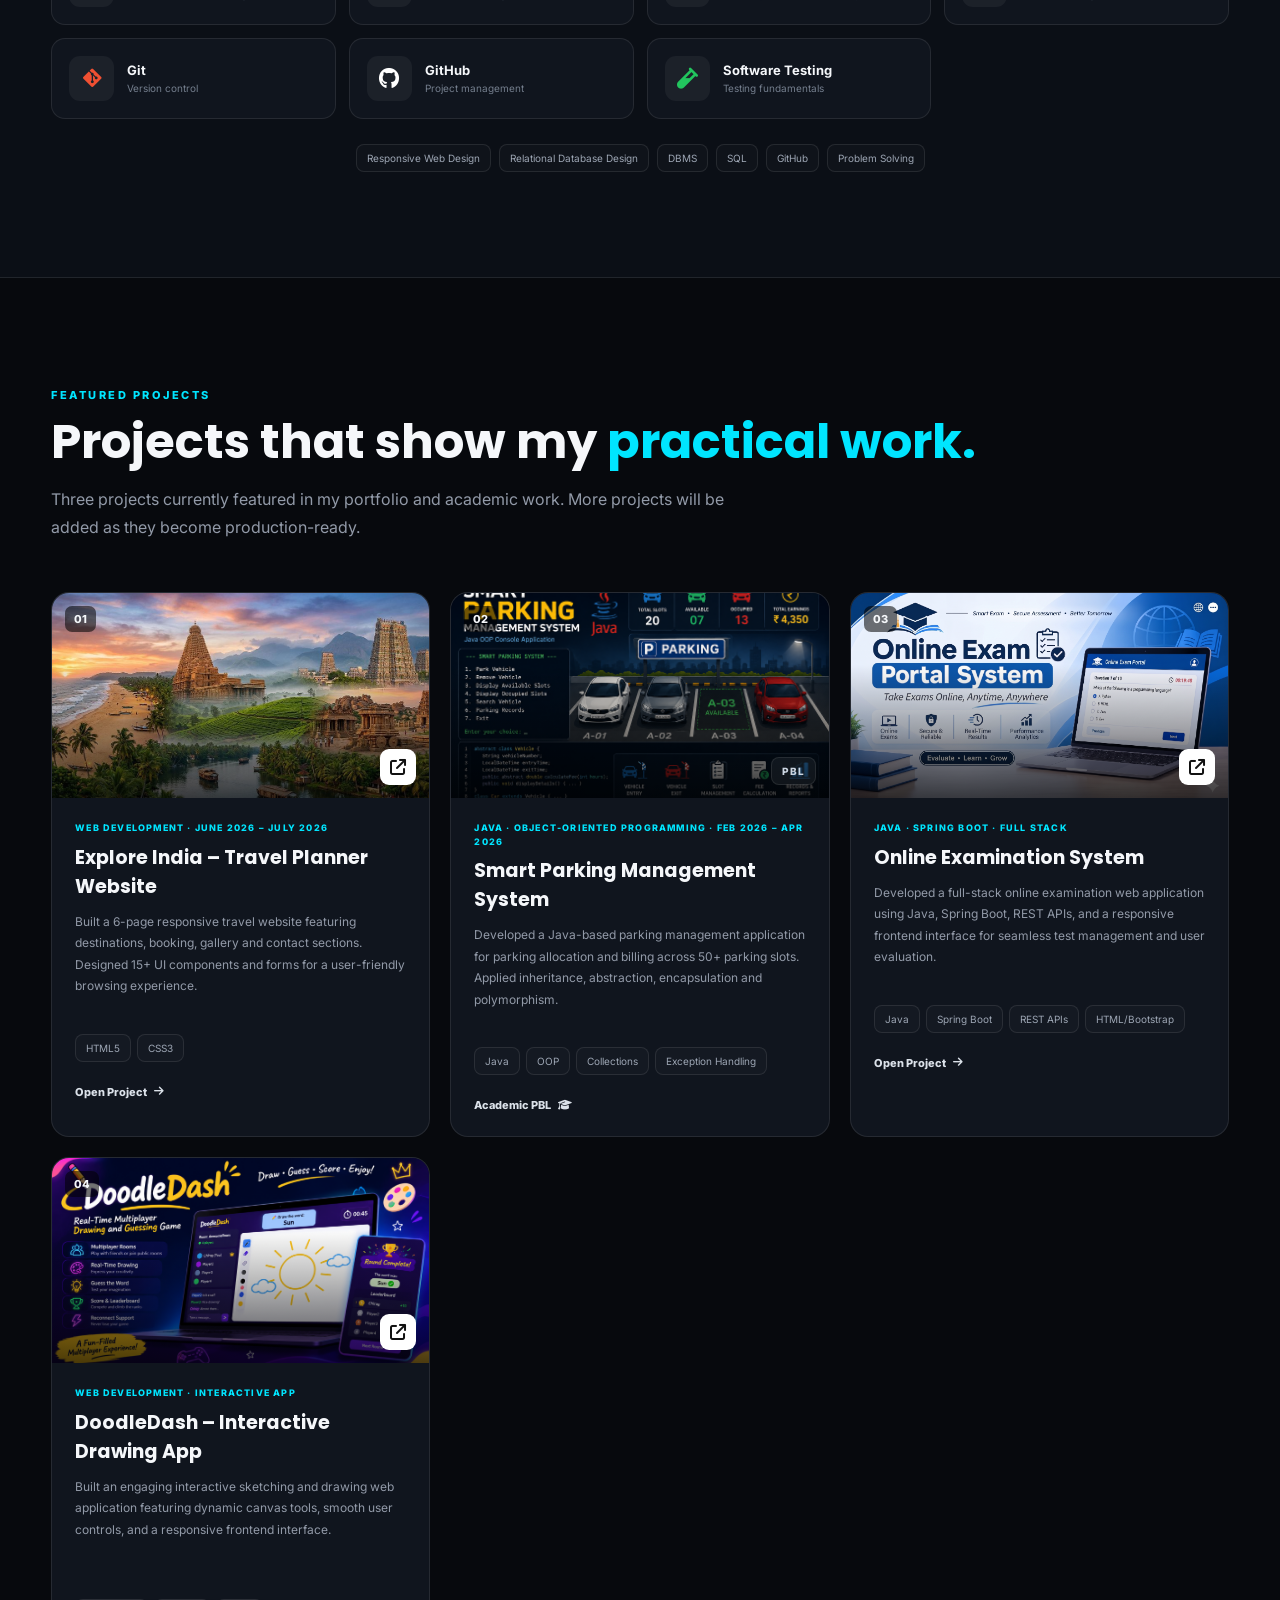
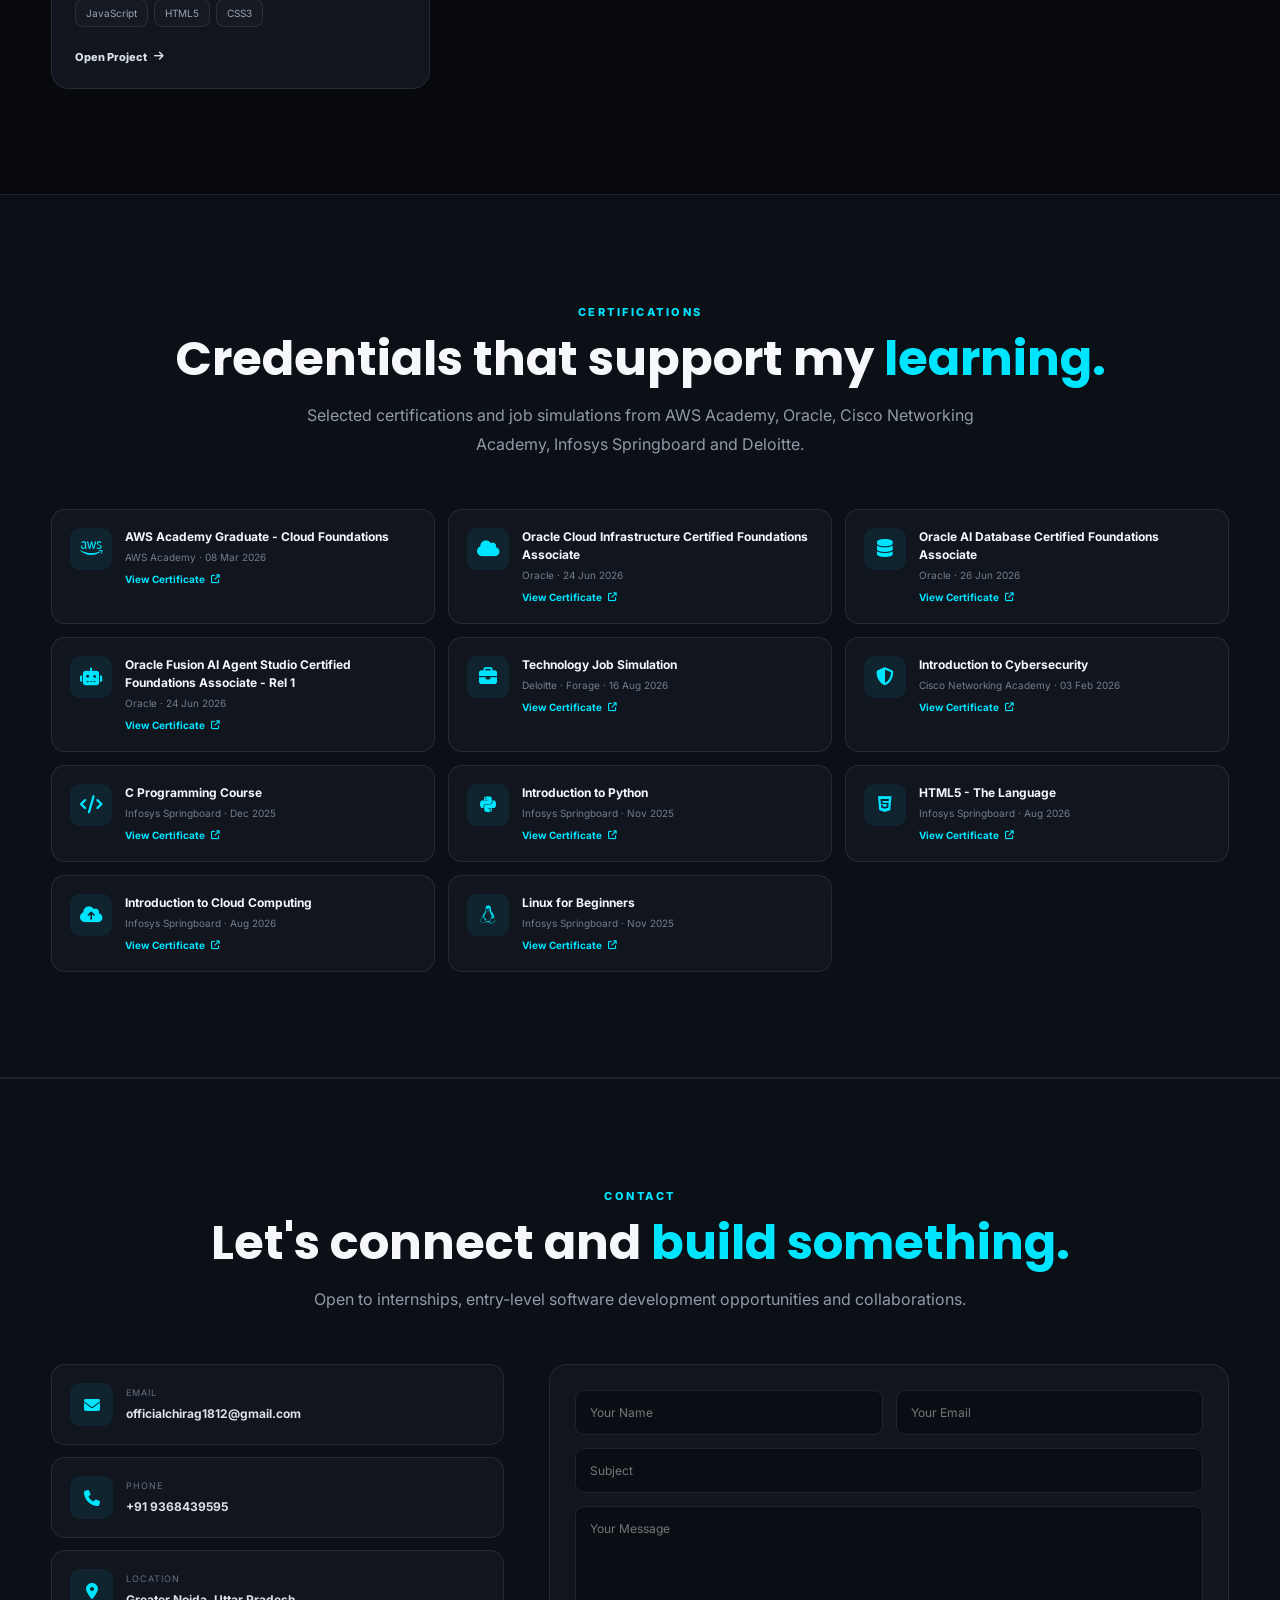
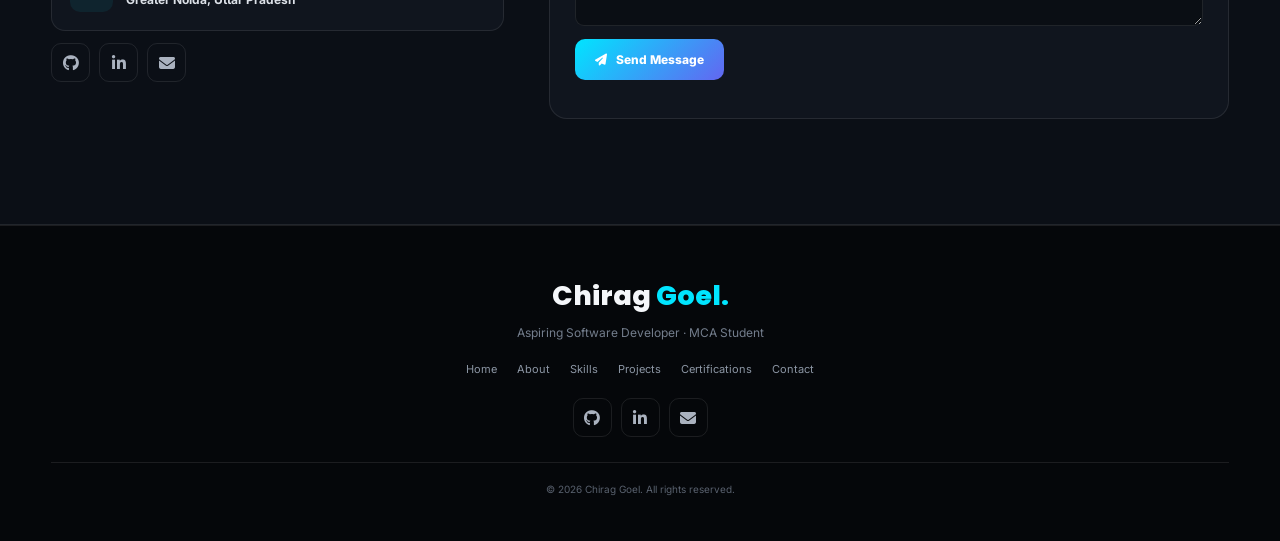
==== commit f3f23af7: "Updated DoodleDash card with live Render link" ====
--- a/index.html
+++ b/index.html
@@ -240,6 +240,20 @@
         <a href="https://online-exam-portal-system.onrender.com" target="_blank" class="project-view">Open Project <i class="fa-solid fa-arrow-right"></i></a>
     </div>
 </article>
+<article class="project-card reveal">
+    <div class="project-image">
+        <img src="doodle_banner.jpg" alt="DoodleDash Interactive App" loading="lazy">
+        <span class="project-number">04</span>
+        <div class="project-links"><a href="https://doodledash-frontend-fgbs.onrender.com/" target="_blank" aria-label="Open DoodleDash project"><i class="fa-solid fa-arrow-up-right-from-square"></i></a></div>
+    </div>
+    <div class="project-body">
+        <span class="project-category">WEB DEVELOPMENT · INTERACTIVE APP</span>
+        <h3>DoodleDash – Interactive Drawing App</h3>
+        <p>Built an engaging interactive sketching and drawing web application featuring dynamic canvas tools, smooth user controls, and a responsive frontend interface.</p>
+        <div class="project-tech"><span>JavaScript</span><span>HTML5</span><span>CSS3</span></div>
+        <a href="https://doodledash-frontend-fgbs.onrender.com/" target="_blank" class="project-view">Open Project <i class="fa-solid fa-arrow-right"></i></a>
+    </div>
+</article>
         </div>
 
     </div>
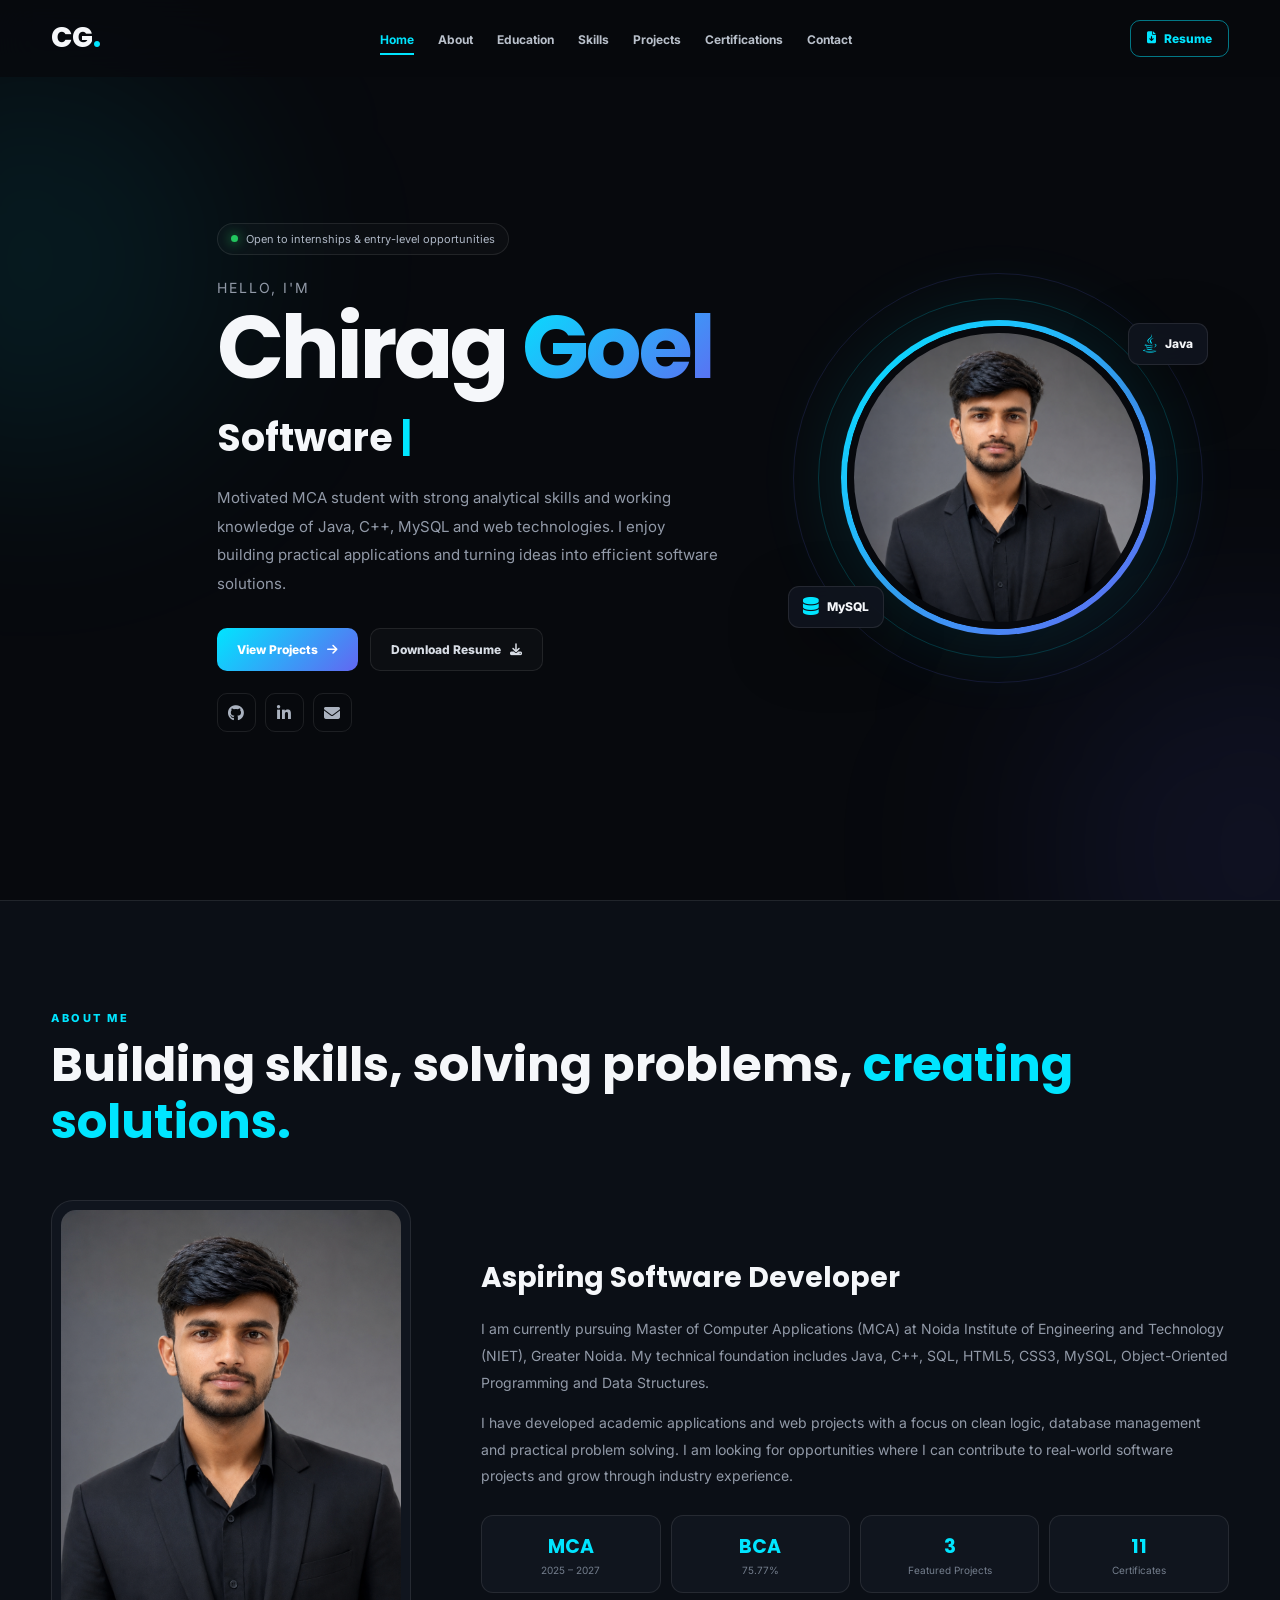
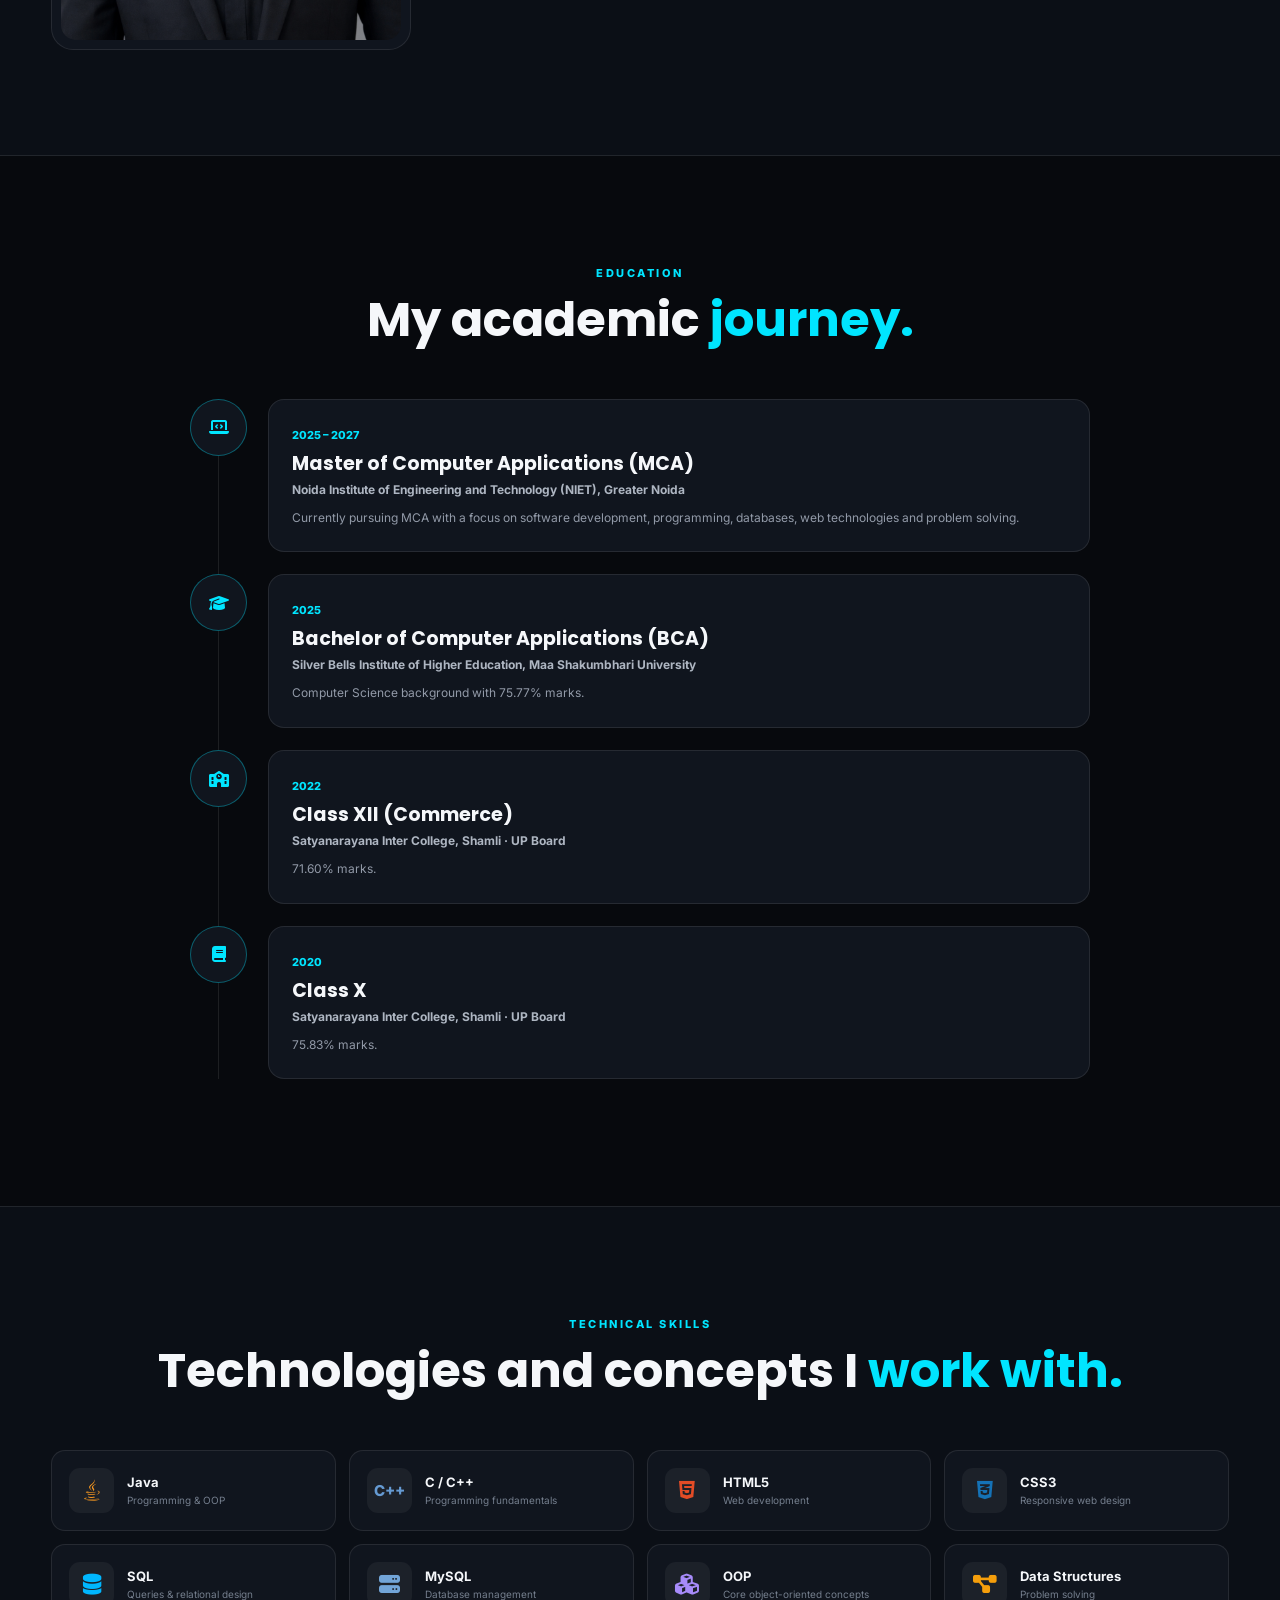
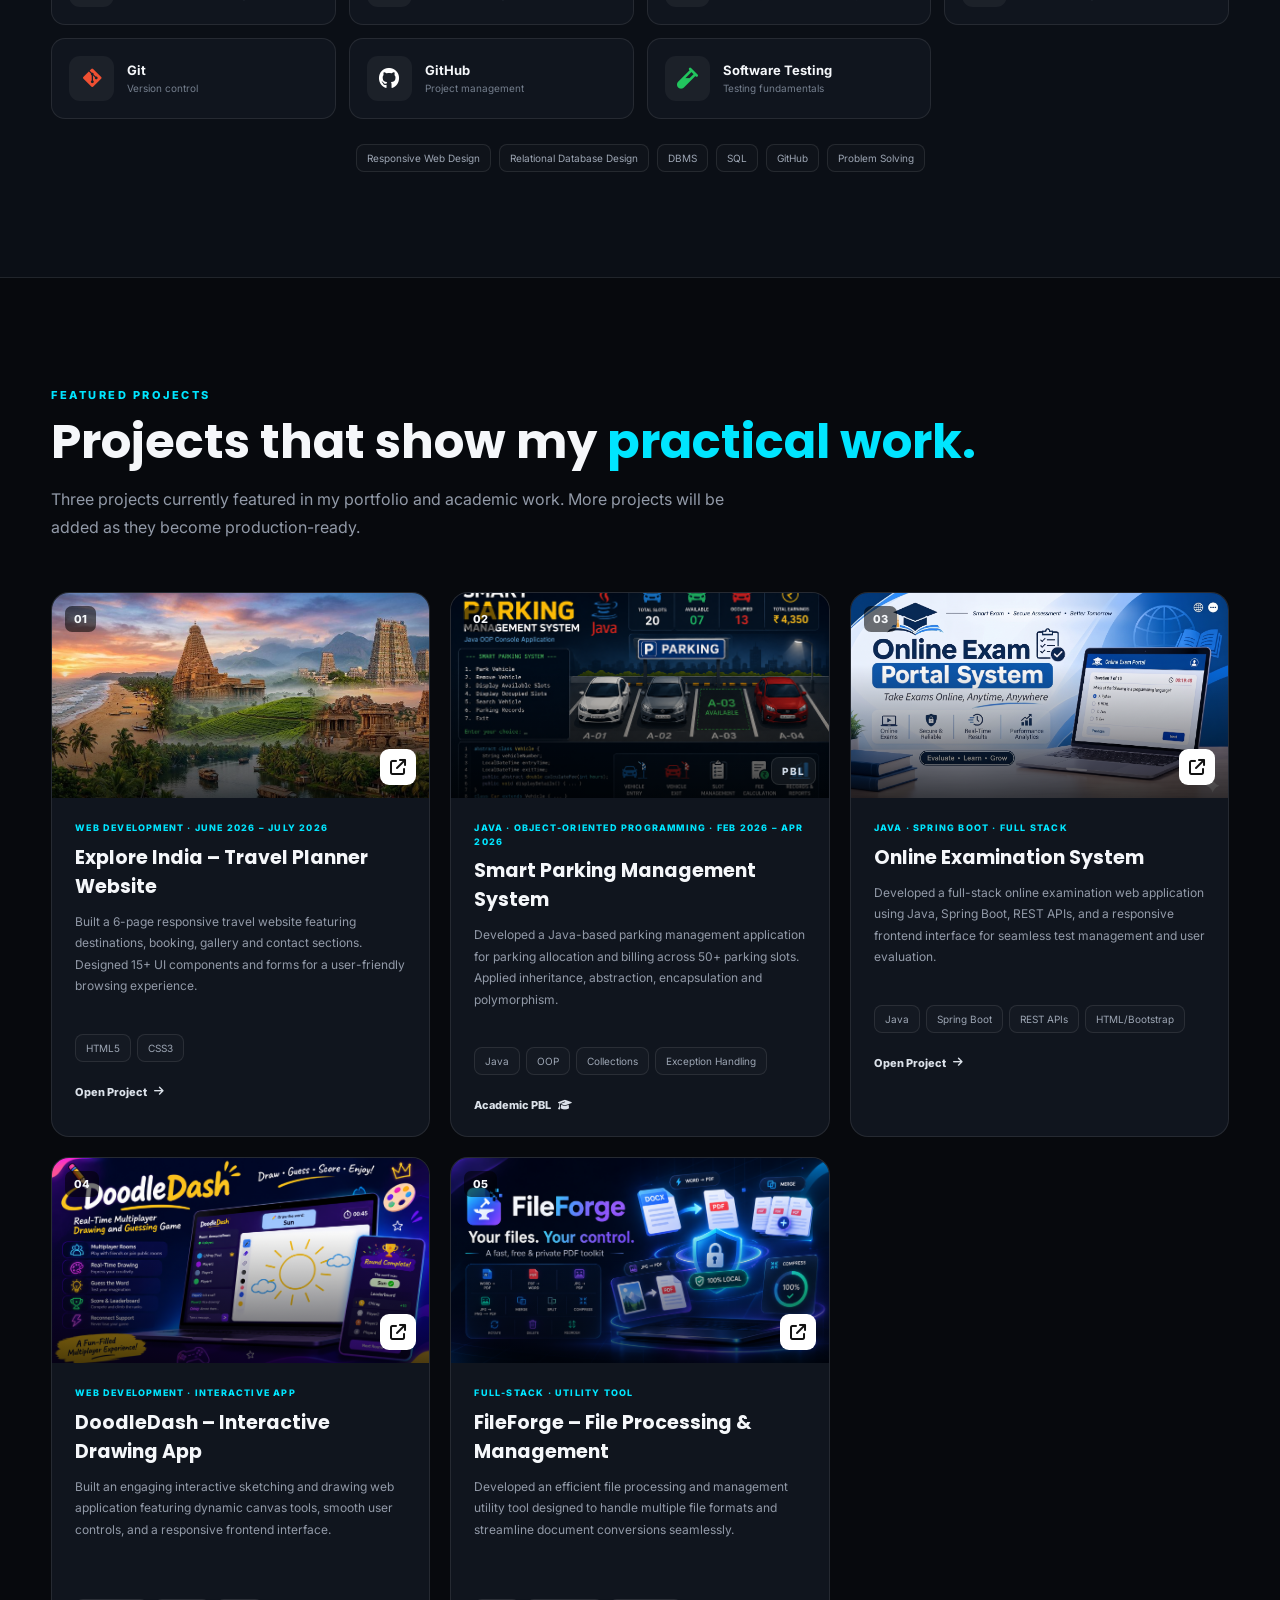
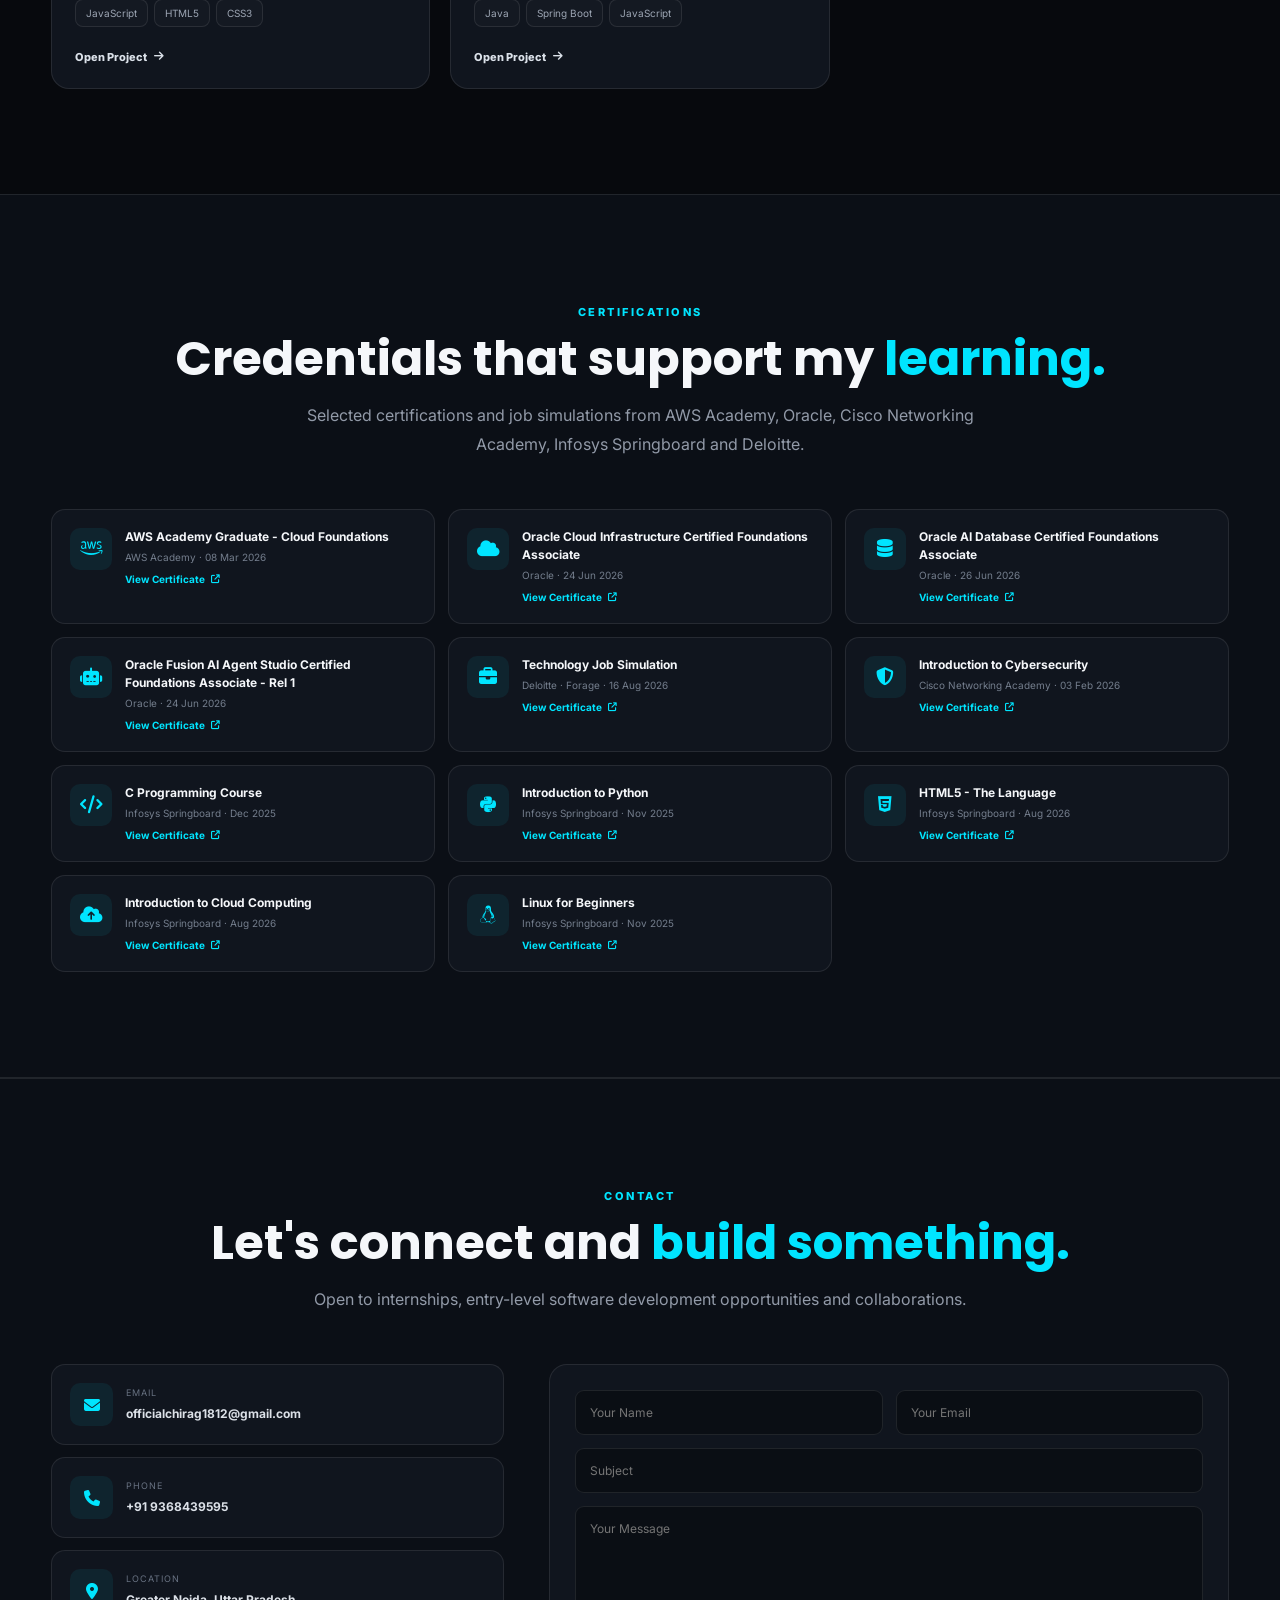
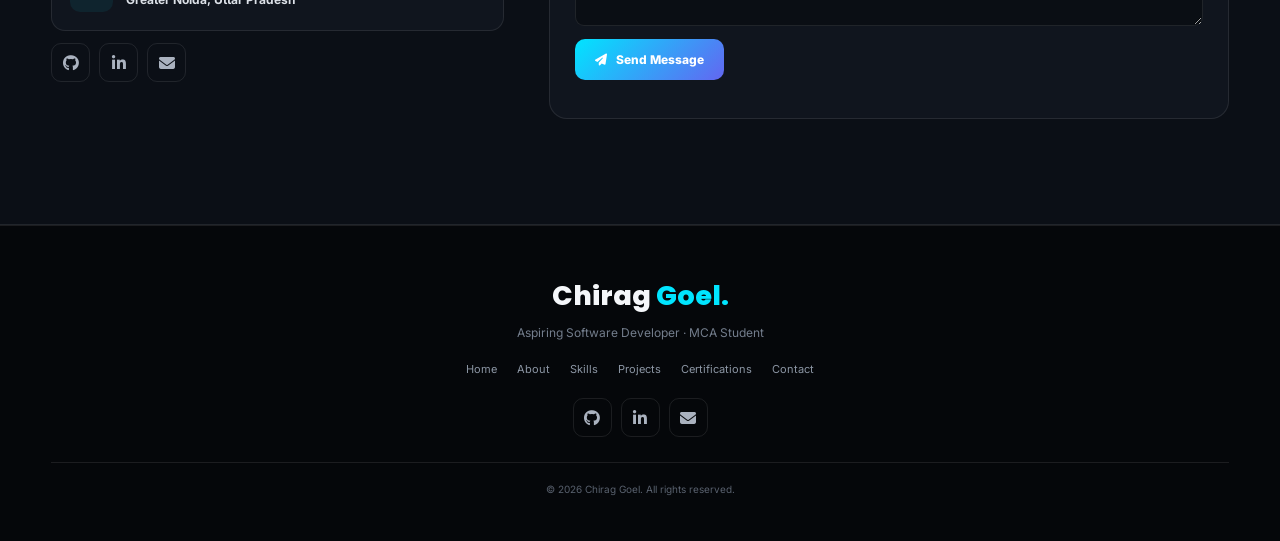
==== commit 3d2a9e38: "Added FileForge project card with live link and banner" ====
--- a/index.html
+++ b/index.html
@@ -254,6 +254,20 @@
         <a href="https://doodledash-frontend-fgbs.onrender.com/" target="_blank" class="project-view">Open Project <i class="fa-solid fa-arrow-right"></i></a>
     </div>
 </article>
+<article class="project-card reveal">
+    <div class="project-image">
+        <img src="fileforge_banner.jpg" alt="FileForge Utility App" loading="lazy">
+        <span class="project-number">05</span>
+        <div class="project-links"><a href="https://chiraggoel1812.github.io/FileForge/" target="_blank" aria-label="Open FileForge project"><i class="fa-solid fa-arrow-up-right-from-square"></i></a></div>
+    </div>
+    <div class="project-body">
+        <span class="project-category">FULL-STACK · UTILITY TOOL</span>
+        <h3>FileForge – File Processing & Management</h3>
+        <p>Developed an efficient file processing and management utility tool designed to handle multiple file formats and streamline document conversions seamlessly.</p>
+        <div class="project-tech"><span>Java</span><span>Spring Boot</span><span>JavaScript</span></div>
+        <a href="https://chiraggoel1812.github.io/FileForge/" target="_blank" class="project-view">Open Project <i class="fa-solid fa-arrow-right"></i></a>
+    </div>
+</article>
         </div>
 
     </div>
